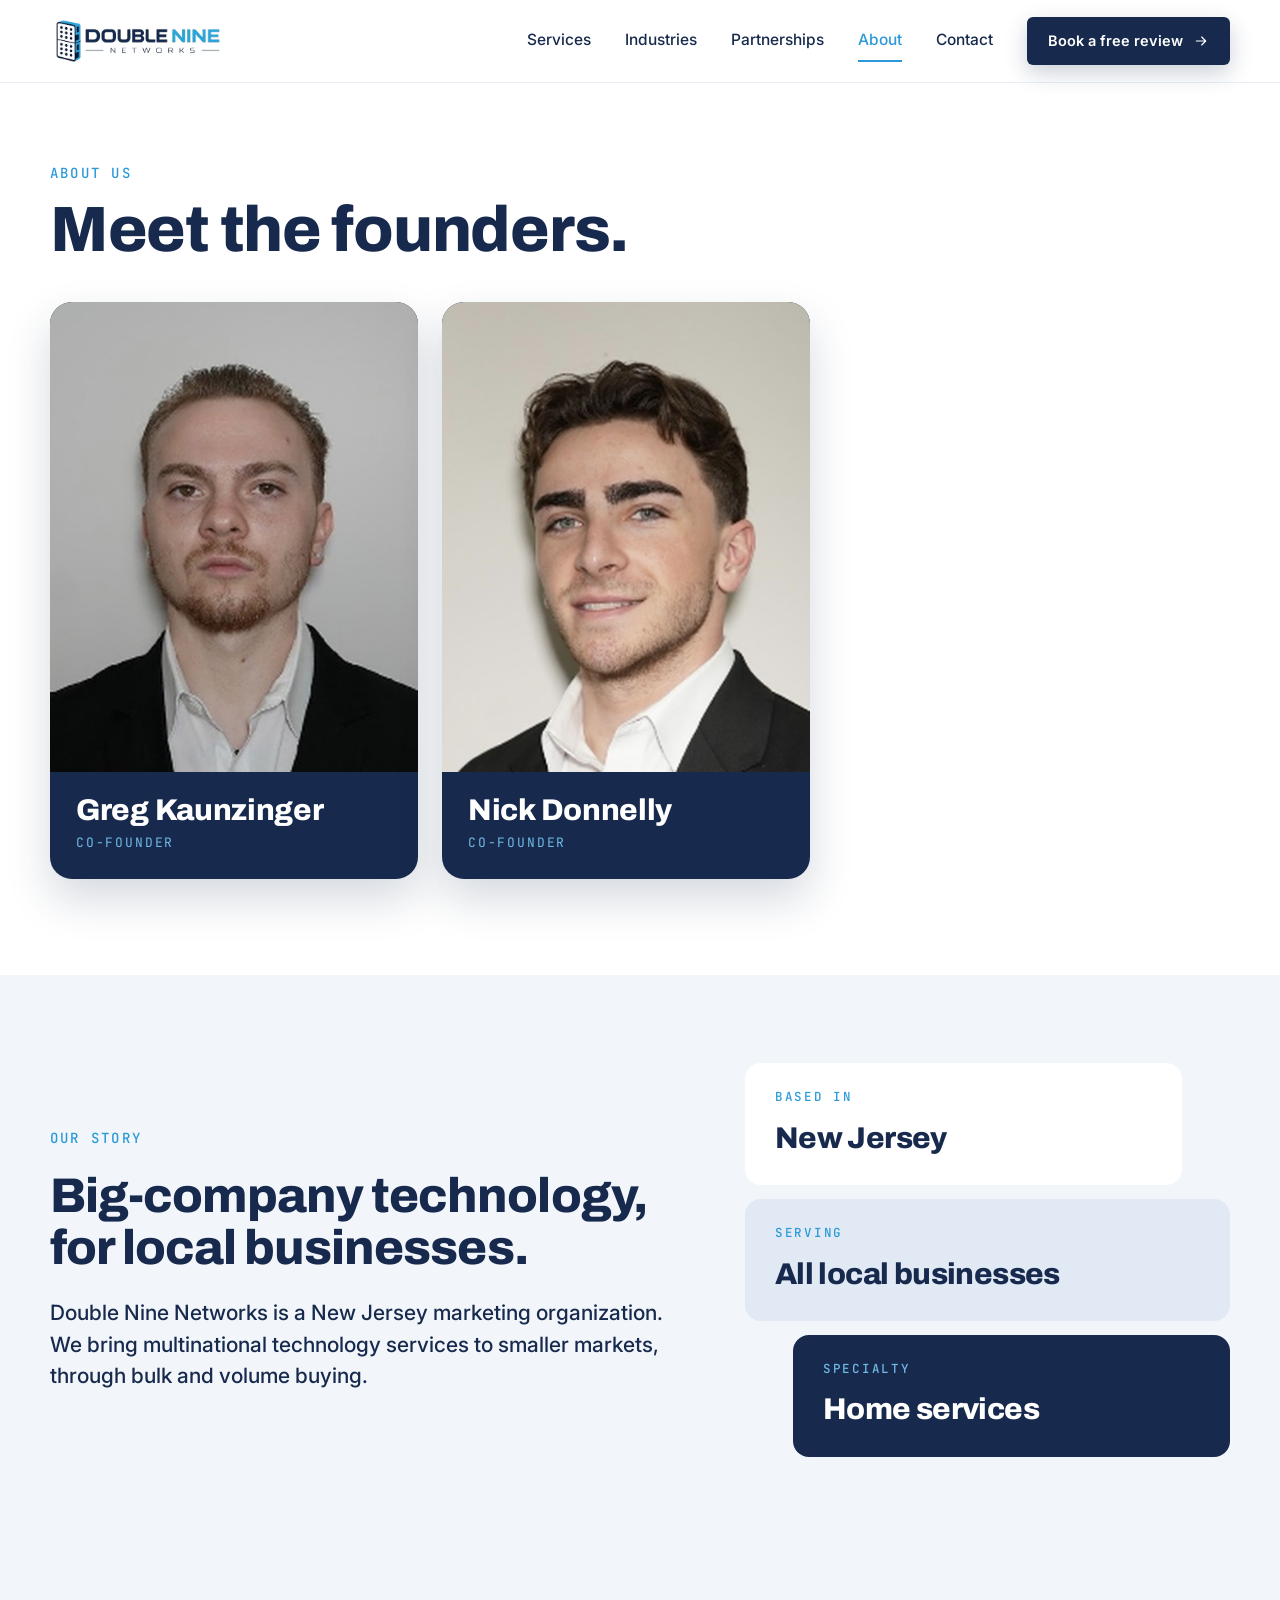
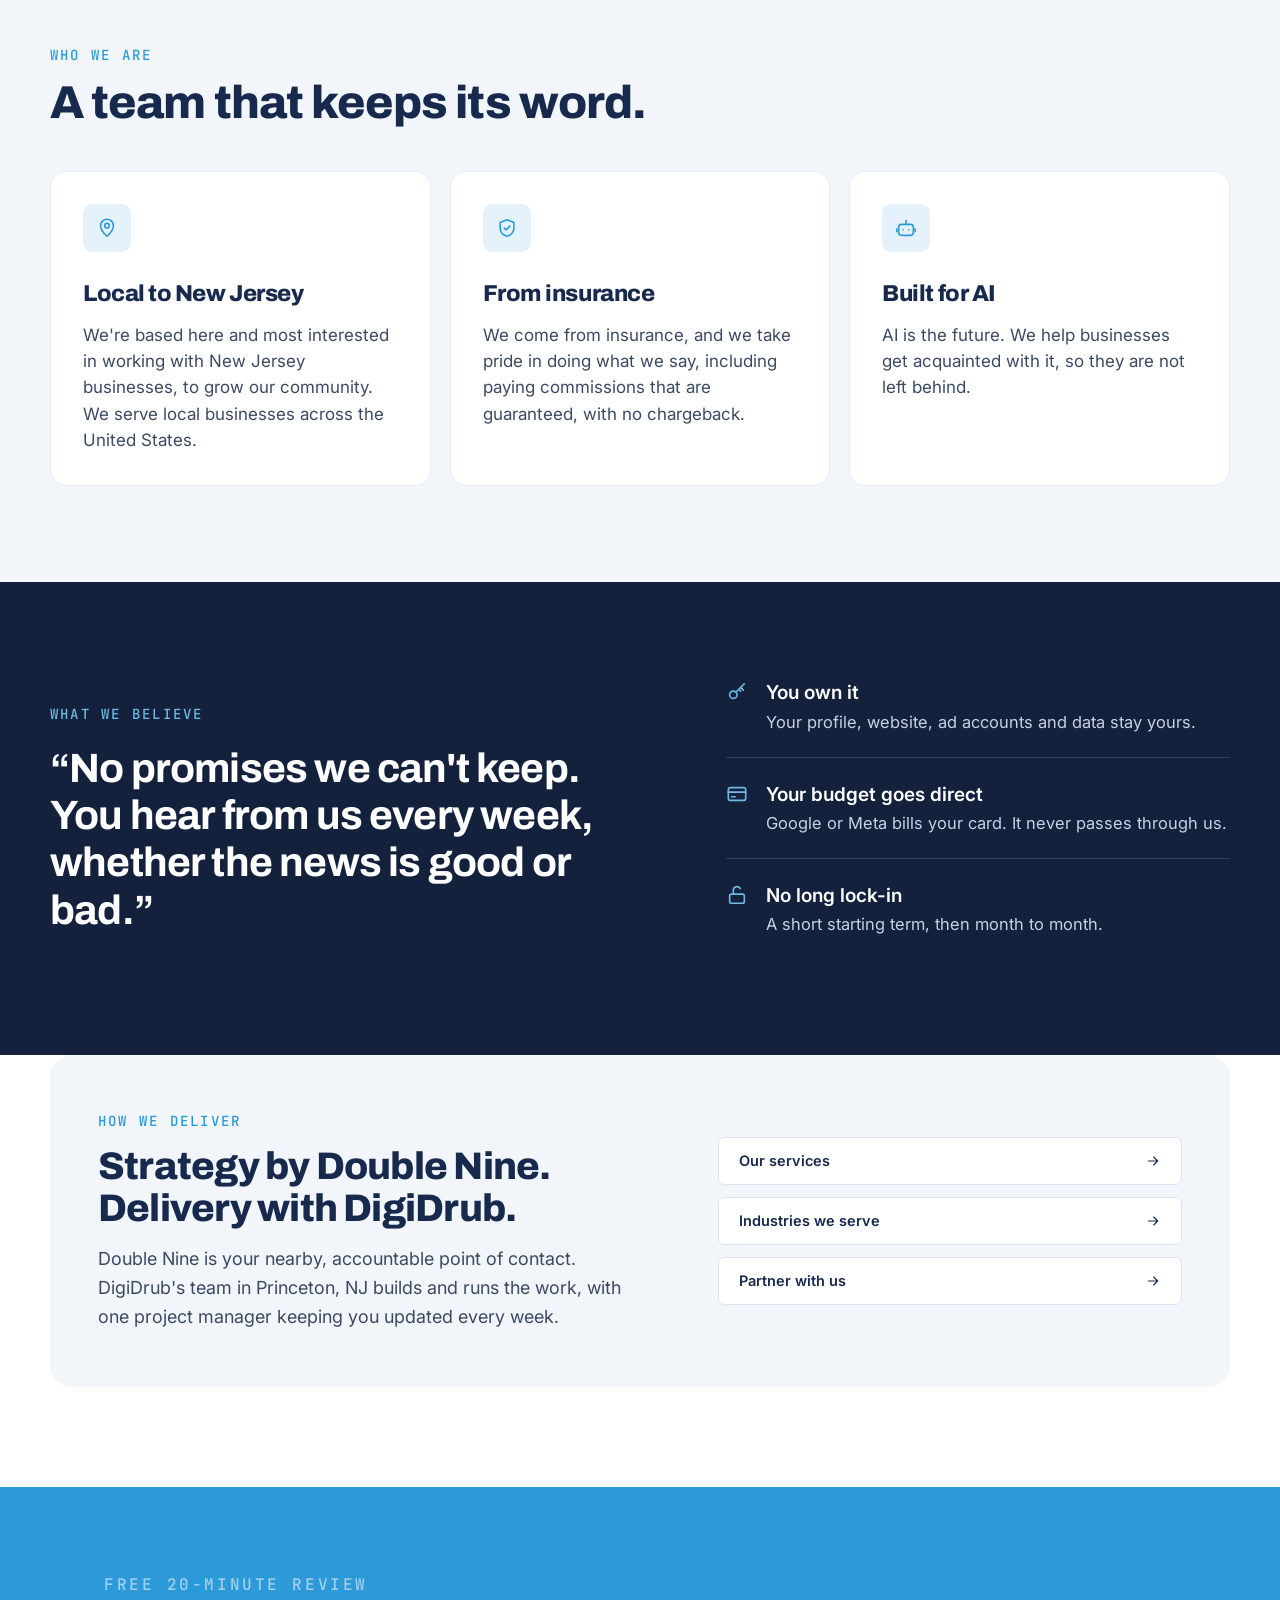
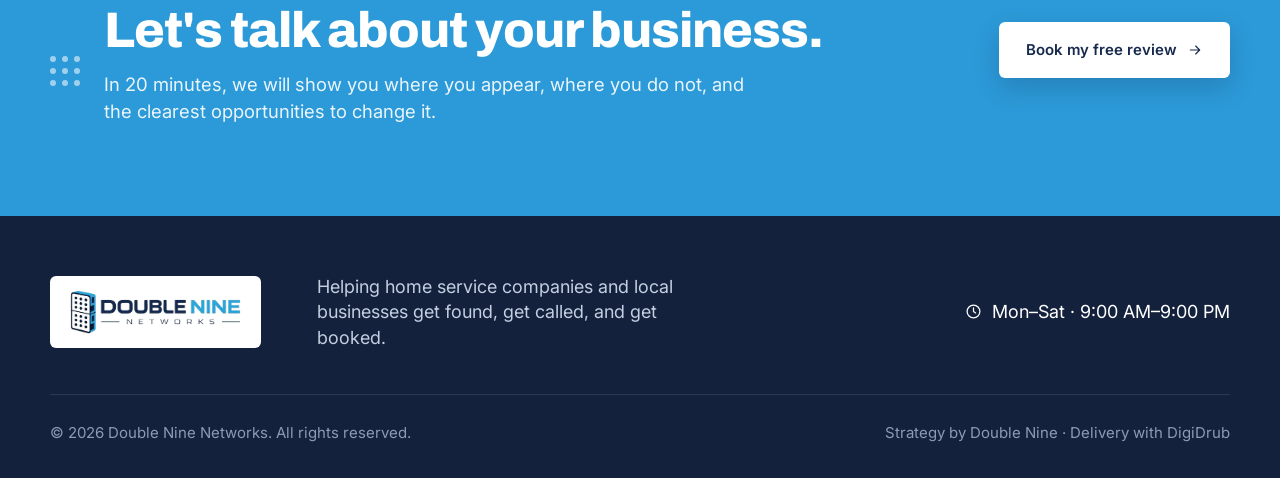
==== about.html @ e4c2758d "Add files via upload" ====
<!DOCTYPE html>
<html lang="en">
<head>
<meta charset="UTF-8">
<meta name="viewport" content="width=device-width, initial-scale=1.0">
<title>About — Double Nine Networks</title>
<meta name="description" content="Double Nine Networks is a New Jersey team that brings big-company technology and local visibility to businesses. Meet the co-founders, Greg Kaunzinger and Nick Donnelly.">
<link rel="canonical" href="https://doubleninenetworks.com/about.html">
<meta property="og:title" content="About — Double Nine Networks">
<meta property="og:description" content="More calls from Google and AI. Fewer shared leads.">
<meta property="og:url" content="https://doubleninenetworks.com/about.html">
<meta property="og:type" content="website">
<link rel="preconnect" href="https://fonts.googleapis.com">
<link rel="preconnect" href="https://fonts.gstatic.com" crossorigin>
<link href="https://fonts.googleapis.com/css2?family=Archivo:wght@600;700;800&family=Inter:wght@400;500;600&family=JetBrains+Mono:wght@400;500&display=swap" rel="stylesheet">
<link rel="stylesheet" href="styles.css">
</head>
<body>

<!-- Icon sprite -->
<svg width="0" height="0" style="position:absolute" aria-hidden="true">
  <defs>
    <symbol id="i-search" viewBox="0 0 24 24"><circle cx="11" cy="11" r="7"/><path d="m20 20-3.5-3.5"/></symbol>
    <symbol id="i-pin" viewBox="0 0 24 24"><path d="M12 21s-7-6.2-7-11.5A7 7 0 0 1 19 9.5C19 14.8 12 21 12 21z"/><circle cx="12" cy="9.5" r="2.5"/></symbol>
    <symbol id="i-sparkles" viewBox="0 0 24 24"><path d="M11 3l1.9 5.1L18 10l-5.1 1.9L11 17l-1.9-5.1L4 10l5.1-1.9z"/><path d="M19 15l.8 2.2 2.2.8-2.2.8L19 21l-.8-2.2-2.2-.8 2.2-.8z"/></symbol>
    <symbol id="i-phone" viewBox="0 0 24 24"><path d="M21 16.9v3a2 2 0 0 1-2.2 2 19.8 19.8 0 0 1-8.6-3.1 19.5 19.5 0 0 1-6-6A19.8 19.8 0 0 1 2.1 4.2 2 2 0 0 1 4.1 2h3a2 2 0 0 1 2 1.7c.1 1 .4 1.9.7 2.8a2 2 0 0 1-.5 2.1L8.1 9.9a16 16 0 0 0 6 6l1.3-1.3a2 2 0 0 1 2.1-.4c.9.3 1.8.6 2.8.7a2 2 0 0 1 1.7 2z"/><path d="M14.5 3a7.5 7.5 0 0 1 6.5 6.5M14.5 6.5A4 4 0 0 1 17.5 9.5"/></symbol>
    <symbol id="i-cal" viewBox="0 0 24 24"><rect x="3" y="4.5" width="18" height="16.5" rx="2.5"/><path d="M16 2.5v4M8 2.5v4M3 10h18"/></symbol>
    <symbol id="i-check" viewBox="0 0 24 24"><path d="M20 6 9 17l-5-5"/></symbol>
    <symbol id="i-arrow" viewBox="0 0 24 24"><path d="M5 12h14M13 6l6 6-6 6"/></symbol>
    <symbol id="i-clock" viewBox="0 0 24 24"><circle cx="12" cy="12" r="9"/><path d="M12 7v5l3 2"/></symbol>
    <symbol id="i-mega" viewBox="0 0 24 24"><path d="M3 11v2a1 1 0 0 0 1 1h2l5 4V6L6 10H4a1 1 0 0 0-1 1z"/><path d="M15.5 8.5a5 5 0 0 1 0 7M18.5 6a9 9 0 0 1 0 12"/></symbol>
    <symbol id="i-mobile" viewBox="0 0 24 24"><rect x="6.5" y="2" width="11" height="20" rx="2.5"/><path d="M11 18.5h2"/></symbol>
    <symbol id="i-headset" viewBox="0 0 24 24"><path d="M4 14v-2a8 8 0 0 1 16 0v2"/><rect x="3" y="14" width="4" height="6" rx="1.5"/><rect x="17" y="14" width="4" height="6" rx="1.5"/><path d="M19 20c0 1.5-2 2-5 2"/></symbol>
    <symbol id="i-msg" viewBox="0 0 24 24"><path d="M21 12a8 8 0 0 1-11.7 7L4 20.5l1.5-4.6A8 8 0 1 1 21 12z"/><path d="M8.5 10h7M8.5 13.5h4"/></symbol>
    <symbol id="i-wrench" viewBox="0 0 24 24"><path d="M14.7 6.3a1 1 0 0 0 0 1.4l1.6 1.6a1 1 0 0 0 1.4 0l3.77-3.77a6 6 0 0 1-7.94 7.94l-6.91 6.91a2.12 2.12 0 0 1-3-3l6.91-6.91a6 6 0 0 1 7.94-7.94l-3.76 3.76z"/></symbol>
    <symbol id="i-chart" viewBox="0 0 24 24"><path d="M3 3v18h18"/><path d="m7 15 4-5 3 3 5-6"/></symbol>
    <symbol id="i-users" viewBox="0 0 24 24"><circle cx="9" cy="8" r="3.5"/><path d="M2.5 20a6.5 6.5 0 0 1 13 0"/><path d="M16 4.6a3.5 3.5 0 0 1 0 6.8M18.5 14a6.5 6.5 0 0 1 3 6"/></symbol>
    <symbol id="i-key" viewBox="0 0 24 24"><circle cx="8" cy="15" r="4"/><path d="m11 12 9-9M16 7l3 3M14 9l2 2"/></symbol>
    <symbol id="i-card" viewBox="0 0 24 24"><rect x="2.5" y="5" width="19" height="14" rx="2.5"/><path d="M2.5 10h19M6 15h4"/></symbol>
    <symbol id="i-unlock" viewBox="0 0 24 24"><rect x="4" y="11" width="16" height="10" rx="2"/><path d="M8 11V7a4 4 0 0 1 7.5-2"/></symbol>
    <symbol id="i-trend" viewBox="0 0 24 24"><path d="M3 17l6-6 4 4 8-8"/><path d="M15 7h6v6"/></symbol>
    <symbol id="i-bot" viewBox="0 0 24 24"><rect x="4" y="8" width="16" height="12" rx="3"/><path d="M12 4v4M9 14h.01M15 14h.01M2 13v3M22 13v3"/></symbol>
    <symbol id="i-nodes" viewBox="0 0 24 24"><circle cx="12" cy="5" r="2"/><circle cx="5" cy="19" r="2"/><circle cx="19" cy="19" r="2"/><path d="M12 7v5M12 12l-6 5M12 12l6 5"/></symbol>
    <symbol id="i-shield" viewBox="0 0 24 24"><path d="M12 3 4.5 6v6c0 4.5 3.2 7.8 7.5 9 4.3-1.2 7.5-4.5 7.5-9V6z"/><path d="m9 12 2 2 4-4"/></symbol>
    <symbol id="i-down" viewBox="0 0 24 24"><path d="m6 9 6 6 6-6"/></symbol>
      <symbol id="i-mail" viewBox="0 0 24 24"><rect x="3" y="5" width="18" height="14" rx="2.5"/><path d="m3.5 7 8.5 6 8.5-6"/></symbol>
    <symbol id="i-save" viewBox="0 0 24 24"><path d="M12 4v11M7 11l5 5 5-5M5 20h14"/></symbol>
    <symbol id="i-ext" viewBox="0 0 24 24"><path d="M14 4h6v6M20 4l-9 9M18 14v5a1 1 0 0 1-1 1H5a1 1 0 0 1-1-1V7a1 1 0 0 1 1-1h5"/></symbol>
  </defs>
</svg>

<!-- ============ HEADER ============ -->
<header class="site-header">
  <div class="wrap">
    <a class="logo" href="index.html" aria-label="Double Nine Networks home"><img src="assets/logo.png" alt="Double Nine Networks"></a>
    <nav class="main-nav" id="main-nav" aria-label="Main">
      <a href="services.html">Services</a>
      <a href="industries.html">Industries</a>
      <a href="partnerships.html">Partnerships</a>
      <a href="about.html" aria-current="page">About</a>
      <a href="contact.html">Contact</a>
      <a class="nav-cta-mobile btn btn-blue" href="#book">Book a free review <svg class="ico"><use href="#i-arrow"/></svg></a>
    </nav>
    <div class="nav-actions">
      <a class="btn btn-navy nav-cta" href="#book">Book a free review <svg class="ico"><use href="#i-arrow"/></svg></a>
      <button class="nav-toggle" type="button" aria-expanded="false" aria-controls="main-nav" aria-label="Open menu">
        <svg class="ico" viewBox="0 0 24 24"><path class="bars" d="M4 7h16M4 12h16M4 17h16"/><path class="x" d="M6 6l12 12M18 6 6 18"/></svg>
      </button>
    </div>
  </div>
</header>

<main id="top">

<section class="ab-team" id="team">
  <div class="wrap">
    <div class="pt-head">
      <div class="eyebrow">About us</div>
      <h1>Meet the founders.</h1>
    </div>
    <div class="founders">
      <figure class="fcard">
        <img src="assets/greg.jpg" alt="Greg Kaunzinger" width="216" height="276">
        <figcaption><b>Greg Kaunzinger</b><span>Co-Founder</span></figcaption>
      </figure>
      <figure class="fcard">
        <img src="assets/nick.jpg" alt="Nick Donnelly" width="216" height="276">
        <figcaption><b>Nick Donnelly</b><span>Co-Founder</span></figcaption>
      </figure>
    </div>
  </div>
</section>

<section class="ab-hero">
  <div class="wrap">
    <div class="ab-hero-copy">
      <div class="eyebrow">Our story</div>
      <h2>Big-company technology, for local businesses.</h2>
      <p class="ab-lead">Double Nine Networks is a New Jersey marketing organization. We bring multinational technology services to smaller markets, through bulk and volume buying.</p>
    </div>
    <div class="ab-tags" aria-label="At a glance">
      <div class="ab-tag"><span class="gate-k">Based in</span><b>New Jersey</b></div>
      <div class="ab-tag"><span class="gate-k">Serving</span><b>All local businesses</b></div>
      <div class="ab-tag dark"><span class="gate-k">Specialty</span><b>Home services</b></div>
    </div>
  </div>
</section>

<section class="ab-who" id="who">
  <div class="wrap">
    <div class="pt-head">
      <div class="eyebrow">Who we are</div>
      <h2>A team that keeps its word.</h2>
    </div>
    <div class="ab-cards">
      <article class="ab-card"><div class="card-ico"><svg class="ico"><use href="#i-pin"/></svg></div><h3>Local to New Jersey</h3><p>We're based here and most interested in working with New Jersey businesses, to grow our community. We serve local businesses across the United States.</p></article>
      <article class="ab-card"><div class="card-ico"><svg class="ico"><use href="#i-shield"/></svg></div><h3>From insurance</h3><p>We come from insurance, and we take pride in doing what we say, including paying commissions that are guaranteed, with no chargeback.</p></article>
      <article class="ab-card"><div class="card-ico"><svg class="ico"><use href="#i-bot"/></svg></div><h3>Built for AI</h3><p>AI is the future. We help businesses get acquainted with it, so they are not left behind.</p></article>
    </div>
  </div>
</section>

<section class="ab-believe" id="believe">
  <div class="wrap">
    <div class="ab-quote">
      <div class="eyebrow">What we believe</div>
      <q>No promises we can't keep. You hear from us every week, whether the news is good or bad.</q>
    </div>
    <ul class="ab-values">
      <li><svg class="ico"><use href="#i-key"/></svg><div><b>You own it</b><span>Your profile, website, ad accounts and data stay yours.</span></div></li>
      <li><svg class="ico"><use href="#i-card"/></svg><div><b>Your budget goes direct</b><span>Google or Meta bills your card. It never passes through us.</span></div></li>
      <li><svg class="ico"><use href="#i-unlock"/></svg><div><b>No long lock-in</b><span>A short starting term, then month to month.</span></div></li>
    </ul>
  </div>
</section>


<section class="ab-deliver" id="deliver">
  <div class="wrap">
    <div>
      <div class="eyebrow">How we deliver</div>
      <h2>Strategy by Double Nine. Delivery with DigiDrub.</h2>
      <p>Double Nine is your nearby, accountable point of contact. DigiDrub's team in Princeton, NJ builds and runs the work, with one project manager keeping you updated every week.</p>
    </div>
    <div class="ab-links">
      <a class="btn btn-outline" href="services.html">Our services <svg class="ico"><use href="#i-arrow"/></svg></a>
      <a class="btn btn-outline" href="industries.html">Industries we serve <svg class="ico"><use href="#i-arrow"/></svg></a>
      <a class="btn btn-outline" href="partnerships.html">Partner with us <svg class="ico"><use href="#i-arrow"/></svg></a>
    </div>
  </div>
</section>

<section class="cta" id="book">
  <div class="wrap">
    <div class="dots" aria-hidden="true"><i></i><i></i><i></i><i></i><i></i><i></i><i></i><i></i><i></i></div>
    <div>
      <div class="eyebrow">Free 20-minute review</div>
      <h2>Let's talk about your business.</h2>
      <p>In 20 minutes, we will show you where you appear, where you do not, and the clearest opportunities to change it.</p>
    </div>
    <a class="btn btn-white" href="#book">Book my free review <svg class="ico"><use href="#i-arrow"/></svg></a>
  </div>
</section>

</main>

<!-- ============ FOOTER ============ -->
<footer class="site-footer">
  <div class="wrap">
    <div class="foot-top">
      <a class="foot-logo" href="index.html" aria-label="Double Nine Networks"><img src="assets/logo.png" alt="Double Nine Networks"></a>
      <p class="foot-tag">Helping home service companies and local businesses get found, get called, and get booked.</p>
      <div class="foot-hours"><svg class="ico"><use href="#i-clock"/></svg>Mon–Sat · 9:00 AM–9:00 PM</div>
    </div>
    <div class="foot-bottom">
      <span>© 2026 Double Nine Networks. All rights reserved.</span>
      <span>Strategy by Double Nine · Delivery with DigiDrub</span>
    </div>
  </div>
</footer>

<script>
  // Mobile menu
  (function(){
    var btn = document.querySelector('.nav-toggle');
    var nav = document.getElementById('main-nav');
    if(!btn || !nav) return;
    function set(open){
      nav.classList.toggle('open', open);
      btn.setAttribute('aria-expanded', open ? 'true' : 'false');
      btn.setAttribute('aria-label', open ? 'Close menu' : 'Open menu');
    }
    btn.addEventListener('click', function(){ set(!nav.classList.contains('open')); });
    nav.addEventListener('click', function(e){ if(e.target.closest('a')) set(false); });
    document.addEventListener('keydown', function(e){ if(e.key === 'Escape') set(false); });
  })();
</script>
</body>
</html>
---- styles.css ----
:root{
    --navy:#172a4d;
    --navy-deep:#14213d;
    --navy-strip:#16294a;
    --blue:#2c9ad8;
    --blue-soft:#6fb9e4;
    --blue-tint:#e6f2fb;
    --ink:#172a4d;
    --body:#3b4a63;
    --muted:#8a97ab;
    --bg-soft:#f2f6fa;
    --line:#dbe5f0;
    --white:#fff;
    --radius:10px;
    --wrap:1228px;
  }
  *{ margin:0; padding:0; box-sizing:border-box; }
  html{ scroll-behavior:smooth; }
  body{
    font-family:'Inter', system-ui, sans-serif;
    color:var(--body);
    background:#fff;
    line-height:1.55;
    -webkit-font-smoothing:antialiased;
    overflow-x:hidden;
  }
  img{ display:block; max-width:100%; }
  a{ color:inherit; text-decoration:none; }
  .wrap{ max-width:var(--wrap); margin:0 auto; padding:0 24px; }
  .ico{ width:1em; height:1em; fill:none; stroke:currentColor; stroke-width:1.75; stroke-linecap:round; stroke-linejoin:round; flex-shrink:0; }

  h1,h2,h3{ font-family:'Archivo', sans-serif; color:var(--ink); letter-spacing:-0.02em; }
  h1,h2{ font-weight:800; line-height:1.06; }

  .eyebrow{
    font-family:'JetBrains Mono', monospace;
    font-size:14px; font-weight:500;
    letter-spacing:0.16em; text-transform:uppercase;
    color:var(--blue);
  }

  /* ---------- Buttons ---------- */
  .btn{
    display:inline-flex; align-items:center; justify-content:center; gap:10px;
    font-family:'Inter', sans-serif; font-weight:600; font-size:15.5px;
    padding:0 26px; height:54px; border-radius:6px;
    border:1px solid transparent; cursor:pointer;
    transition:transform .15s ease, box-shadow .15s ease, background .2s ease, border-color .2s ease;
  }
  .btn .ico{ font-size:16px; }
  .btn:hover{ transform:translateY(-1px); }
  .btn-navy{ background:var(--navy); color:#fff; height:48px; font-size:14.5px; padding:0 20px; box-shadow:0 8px 22px rgba(23,42,77,.22); }
  .btn-blue{ background:var(--blue); color:#fff; box-shadow:0 10px 26px rgba(44,154,216,.28); }
  .btn-blue:hover{ background:#2689c3; }
  .btn-ghost-light{ background:transparent; color:#fff; border-color:rgba(255,255,255,.3); }
  .btn-ghost-light:hover{ border-color:rgba(255,255,255,.6); }
  .btn-white{ background:#fff; color:var(--navy); height:56px; font-size:15px; box-shadow:0 10px 26px rgba(10,24,50,.18); }
  .btn-outline{ background:#fff; color:var(--navy); border-color:var(--line); height:48px; font-size:14.5px; padding:0 20px; }
  .btn-outline:hover{ border-color:var(--blue); }

  /* ---------- Header ---------- */
  .site-header{ position:sticky; top:0; z-index:50; background:rgba(255,255,255,.96); backdrop-filter:blur(8px); border-bottom:1px solid #e8eef5; }
  .site-header .wrap{ display:flex; align-items:center; justify-content:space-between; height:82px; }
  .logo img{ height:54px; width:auto; }

  /* ---------- Hero ---------- */
  .hero{ display:grid; grid-template-columns:1fr 1fr; min-height:667px; }
  .hero-left{
    background:linear-gradient(180deg, #172a4b 0%, #2a4d6c 100%);
    padding:72px 56px 0 max(24px, calc((100vw - var(--wrap)) / 2 + 28px));
    display:flex; flex-direction:column; justify-content:center; color:#fff;
  }
  .hero-eyebrow{
    font-family:'JetBrains Mono', monospace; font-size:15px; font-weight:500;
    letter-spacing:.14em; text-transform:uppercase;
    display:flex; align-items:center; gap:12px; margin-bottom:34px;
  }
  .hero-eyebrow::before{ content:""; width:7px; height:7px; border-radius:50%; background:#fff; }
  .hero h1{ color:#fff; font-size:clamp(36px,3.6vw,52px); line-height:1.04; margin-bottom:30px; }
  .hero h1 .br-d{ display:inline; }
  .hero-sub{ font-size:17.5px; line-height:1.65; color:#e4ecf5; max-width:42ch; margin-bottom:36px; }
  .hero-ctas{ display:flex; gap:14px; flex-wrap:wrap; margin-bottom:30px; }
  .hero-checks{ display:flex; gap:26px; flex-wrap:wrap; color:var(--blue-soft); font-size:15.5px; }
  .hero-checks span{ display:inline-flex; align-items:center; gap:8px; }
  .hero-checks .ico{ font-size:15px; }

  .hero-right{ position:relative; overflow:hidden; min-height:420px; background:#233a52; }
  .hero-right > img{ position:absolute; inset:0; width:100%; height:100%; object-fit:cover; object-position:100% 30%; }
  .hero-right::after{ content:""; position:absolute; inset:0; background:linear-gradient(90deg, rgba(23,42,77,.25), rgba(23,42,77,0) 40%); pointer-events:none; }

  .book-card{
    position:absolute; z-index:2; left:50%; bottom:64px; transform:translateX(-50%);
    width:min(364px, calc(100% - 40px)); background:#f9fcff;
    border:2px solid var(--blue); border-radius:14px; padding:24px;
    box-shadow:0 30px 60px rgba(10,24,50,.35); color:var(--ink);
  }
  .book-top{ display:flex; align-items:center; justify-content:space-between; font-size:12.5px; font-weight:600; color:var(--blue); }
  .book-top .lbl{ display:inline-flex; align-items:center; gap:7px; }
  .book-top .tag{ font-family:'JetBrains Mono',monospace; font-weight:500; color:var(--ink); background:#e9eef4; padding:4px 9px; border-radius:5px; font-size:12px; }
  .book-card h3{ font-family:'Inter',sans-serif; font-weight:600; font-size:18px; margin:16px 0 16px; letter-spacing:0; padding-bottom:16px; border-bottom:1px solid var(--blue); }
  .book-who{ display:flex; align-items:center; gap:12px; margin-bottom:14px; }
  .avatar{ width:38px; height:38px; border-radius:50%; background:var(--navy); color:#fff; font-size:11px; font-weight:600; display:flex; align-items:center; justify-content:center; }
  .book-who b{ display:block; font-size:14px; font-weight:600; line-height:1.2; }
  .book-who span{ font-size:12px; color:var(--blue); }
  .pill-row{ display:grid; gap:8px; margin-bottom:8px; }
  .pill-row.days{ grid-template-columns:repeat(4,1fr); }
  .pill-row.times{ grid-template-columns:repeat(3,1fr); margin-bottom:12px; }
  .pill{
    font-family:'Inter',sans-serif; background:#fff; border:1.5px solid var(--navy); color:var(--navy);
    border-radius:6px; text-align:center; font-size:12px; font-weight:500; padding:7px 0; cursor:pointer; line-height:1.2;
  }
  .pill small{ display:block; font-size:10px; font-weight:600; letter-spacing:.04em; }
  .pill strong{ font-size:15px; font-weight:600; }
  .pill.on{ background:var(--navy); color:#fff; }
  .pill.today{ color:var(--blue); border-color:var(--navy); }
  .book-card .btn{ width:100%; height:48px; font-size:15px; box-shadow:none; }
  .book-foot{ display:flex; justify-content:space-between; margin-top:14px; font-size:11.5px; color:#7d8aa0; }
  .book-foot span{ display:inline-flex; align-items:center; gap:6px; }

  /* ---------- Strip ---------- */
  .strip{ background:var(--navy-strip); }
  .strip .wrap{ display:flex; align-items:center; justify-content:space-between; gap:24px; height:88px; border-top:1px solid rgba(255,255,255,.07); flex-wrap:wrap; }
  .strip-label{ font-family:'JetBrains Mono',monospace; font-size:16px; letter-spacing:.14em; color:#7f93ad; text-transform:uppercase; }
  .strip-items{ display:flex; gap:44px; flex-wrap:wrap; }
  .strip-items span{ display:inline-flex; align-items:center; gap:10px; color:#fff; font-weight:500; font-size:18px; }
  .strip-items .ico{ color:var(--blue-soft); font-size:19px; }

  /* ---------- Problem ---------- */
  .problem{ display:grid; grid-template-columns:713fr 727fr; background:var(--bg-soft); min-height:630px; }
  .problem-img{ position:relative; min-height:560px; }
  .problem-img > img{ position:absolute; inset:0; width:100%; height:100%; object-fit:cover; }
  .float-badge{
    position:absolute; left:max(24px, 133px); bottom:56px; background:#fff; border-radius:6px;
    padding:14px 20px 14px 18px; display:flex; align-items:center; gap:12px;
    box-shadow:0 12px 30px rgba(10,24,50,.18);
  }
  .float-badge .ico{ color:var(--blue); font-size:22px; }
  .float-badge b{ display:block; font-family:'Archivo',sans-serif; font-size:19px; color:var(--ink); line-height:1.15; }
  .float-badge small{ font-size:13px; color:var(--body); }
  .problem-copy{ padding:64px 64px 64px 62px; display:flex; flex-direction:column; justify-content:center; }
  .problem-copy .eyebrow{ margin-bottom:12px; }
  .problem-copy h2{ font-size:clamp(34px,3.6vw,52px); line-height:1.05; margin-bottom:26px; }
  .problem-copy > p{ font-size:19px; max-width:27em; margin-bottom:36px; color:var(--ink); }
  .point{ display:flex; gap:16px; padding:18px 0; position:relative; }
  .point:first-of-type{ padding-top:0; }
  .point + .point::before{ content:""; position:absolute; top:0; left:0; width:490px; max-width:100%; border-top:1px solid var(--line); }
  .point .ico{ color:var(--blue); font-size:19px; margin-top:4px; }
  .point h3{ font-size:21px; font-weight:700; line-height:1.2; margin-bottom:4px; }
  .point p{ font-size:16.5px; color:var(--ink); line-height:1.4; }

  /* ---------- System ---------- */
  .system{ background:var(--bg-soft); padding:96px 0 110px; }
  .system-head{ display:flex; justify-content:space-between; align-items:flex-end; gap:40px; margin-bottom:46px; flex-wrap:wrap; }
  .system-head .eyebrow{ margin-bottom:12px; }
  .system-head h2{ font-size:clamp(34px,3.6vw,52px); line-height:1.05; }
  .system-head p{ font-size:20px; max-width:20em; color:#4a5870; margin-bottom:8px; }
  .cards{ display:grid; grid-template-columns:1fr 1fr; gap:19px; }
  .card{ background:#fff; border-radius:14px; padding:34px; box-shadow:0 1px 2px rgba(23,42,77,.05), 0 8px 24px rgba(23,42,77,.04); border:1px solid #e7eef6; display:flex; flex-direction:column; }
  .card-top{ display:flex; justify-content:space-between; align-items:flex-start; margin-bottom:34px; }
  .card-ico{ width:48px; height:48px; border-radius:9px; background:var(--blue-tint); color:var(--blue); display:flex; align-items:center; justify-content:center; font-size:22px; }
  .card-num{ font-family:'JetBrains Mono',monospace; font-size:13px; color:#a8b5c7; }
  .card h3{ font-family:'Inter',sans-serif; font-weight:500; font-size:24px; letter-spacing:-.01em; margin-bottom:16px; }
  .card p{ font-size:19px; line-height:1.4; color:var(--body); margin-bottom:28px; flex:1; }
  .card-tags{ border-top:1px solid var(--line); padding-top:18px; font-size:17px; font-weight:500; color:#3d4c66; }

  .system-more{ margin-top:34px; }

  /* ---------- Trades ---------- */
  .trades{ background:var(--navy); padding:96px 0; }
  .trades .wrap{ display:grid; grid-template-columns:492px 1fr; gap:88px; align-items:center; }
  .trades-img{ position:relative; border-radius:70px 12px 12px 12px; overflow:hidden; height:538px; }
  .trades-img > img{ width:100%; height:100%; object-fit:cover; }
  .trades-img .float-badge{ left:98px; bottom:60px; right:auto; }
  .float-badge.sm b{ font-size:22px; }
  .float-badge.sm{ padding:16px 24px 16px 22px; gap:14px; align-items:flex-start; }
  .float-badge.sm .ico{ margin-top:4px; }
  .trades-copy .eyebrow{ color:var(--blue-soft); margin-bottom:20px; }
  .trades-copy h2{ color:#fff; font-size:clamp(36px,3.8vw,54px); margin-bottom:30px; }
  .trades-copy p{ color:#dbe6f2; font-size:20px; max-width:30em; margin-bottom:30px; }
  .chips{ display:flex; gap:10px; flex-wrap:wrap; margin-bottom:54px; }
  .chip{ border:1px solid rgba(255,255,255,.3); color:#fff; border-radius:999px; padding:9px 17px; font-size:13.5px; font-weight:600; }

  /* ---------- Process ---------- */
  .process{ padding:104px 0 112px; text-align:center; background:#fff; }
  .process .eyebrow{ margin-bottom:12px; }
  .process h2{ font-size:clamp(34px,3.6vw,52px); line-height:1.05; max-width:13em; margin:0 auto 24px; }
  .process-sub{ font-size:19px; max-width:34em; margin:0 auto 64px; color:var(--body); }
  .steps{ display:grid; grid-template-columns:1fr auto 1fr auto 1fr auto 1fr; align-items:start; gap:0 6px; }
  .step{ padding:0 8px; }
  .step-ico{ width:72px; height:72px; border-radius:50%; background:#fff; border:1px solid var(--line); box-shadow:0 8px 20px rgba(23,42,77,.08); display:flex; align-items:center; justify-content:center; margin:0 auto 26px; color:var(--blue); font-size:22px; }
  .step h3{ font-family:'Inter',sans-serif; font-weight:500; font-size:24px; margin-bottom:12px; letter-spacing:-.01em; }
  .step p{ font-size:18px; line-height:1.35; color:var(--body); }
  .step-arrow{ margin-top:26px; color:#b9c6d8; font-size:20px; }

  /* ---------- Why ---------- */
  .why{ background:var(--bg-soft); padding:76px 0 90px; }
  .why .wrap{ display:grid; grid-template-columns:1fr 497px; gap:88px; align-items:start; }
  .why .eyebrow{ margin-bottom:14px; }
  .why h2{ font-size:clamp(34px,3.6vw,52px); line-height:1.05; max-width:10em; margin-bottom:28px; }
  .why-lead{ font-family:'Archivo',sans-serif; font-weight:600; font-size:23px; line-height:1.3; color:var(--ink); margin-bottom:20px; max-width:25em; letter-spacing:-.01em; }
  .why-body{ font-size:19px; line-height:1.45; max-width:28em; margin-bottom:34px; }
  .why-list{ list-style:none; display:grid; gap:16px; }
  .why-list li{ display:flex; gap:20px; }
  .why-list .ico{ color:var(--blue); font-size:19px; margin-top:6px; }
  .why-list h3{ font-size:21px; font-weight:700; line-height:1.2; margin-bottom:2px; }
  .why-list p{ font-size:15.5px; color:var(--ink); }
  .why-visual{ position:relative; padding-bottom:70px; }
  .why-photo{ border-radius:56px 12px 12px 12px; overflow:hidden; height:490px; }
  .why-photo img{ width:100%; height:100%; object-fit:cover; object-position:50% 25%; }
  .quote-card{
    position:absolute; left:-70px; bottom:0; width:390px; background:#fff; border-radius:8px;
    padding:30px; box-shadow:0 22px 50px rgba(23,42,77,.16);
  }
  .dots{ display:grid; grid-template-columns:repeat(3,6px); gap:6px 6px; margin-bottom:22px; }
  .dots i{ width:6px; height:6px; border-radius:50%; background:var(--blue); display:block; }
  .quote-card q{ quotes:none; display:block; font-family:'Archivo',sans-serif; font-weight:500; font-size:20px; line-height:1.3; color:var(--ink); margin-bottom:16px; letter-spacing:-.01em; }
  .quote-card .eyebrow{ font-size:16px; }

  /* ---------- FAQ ---------- */
  .faq{ background:#fff; padding:100px 0 104px; }
  .faq .wrap{ display:grid; grid-template-columns:1fr 675px; gap:72px; align-items:start; }
  .faq .eyebrow{ margin-bottom:14px; }
  .faq h2{ font-size:clamp(34px,3.6vw,52px); line-height:1.05; margin-bottom:22px; }
  .faq-intro{ font-size:19px; line-height:1.45; max-width:24em; margin-bottom:26px; }
  .faq-list{ border-top:1px solid var(--line); }
  .faq-list details{ border-bottom:1px solid var(--line); }
  .faq-list summary{
    list-style:none; cursor:pointer; display:flex; justify-content:space-between; align-items:center; gap:20px;
    padding:25px 2px; font-family:'Archivo',sans-serif; font-weight:700; font-size:21px; color:var(--ink); letter-spacing:-.01em;
  }
  .faq-list summary::-webkit-details-marker{ display:none; }
  .faq-list summary .ico{ font-size:16px; transition:transform .2s ease; color:var(--ink); }
  .faq-list details[open] summary .ico{ transform:rotate(180deg); }
  .faq-list details p{ padding:0 2px 26px; font-size:18px; line-height:1.5; max-width:34em; }
  .faq-list details:first-child{ border-top:1px solid #dbe5f0; }

  /* ---------- CTA band ---------- */
  .cta{ background:var(--blue); padding:86px 0 90px; color:#fff; }
  .cta .wrap{ display:grid; grid-template-columns:auto 1fr auto; gap:26px 24px; align-items:center; }
  .cta .dots{ align-self:end; margin:0 0 40px; }
  .cta .dots i{ background:rgba(255,255,255,.55); }
  .cta .eyebrow{ color:rgba(255,255,255,.55); font-size:16px; margin-bottom:6px; }
  .cta h2{ color:#fff; font-size:clamp(34px,3.9vw,56px); line-height:1.05; margin-bottom:14px; }
  .cta p{ font-size:18.5px; color:#eaf5fc; max-width:36em; line-height:1.5; }

  /* ---------- Footer ---------- */
  .site-footer{ background:var(--navy-deep); padding:58px 0 34px; color:#c3cfe0; }
  .foot-top{ display:grid; grid-template-columns:auto 1fr auto; gap:56px; align-items:center; padding-bottom:44px; border-bottom:1px solid rgba(255,255,255,.1); }
  .foot-logo{ background:#fff; border-radius:6px; padding:8px 14px; display:block; }
  .foot-logo img{ height:56px; width:auto; }
  .foot-tag{ font-size:18px; line-height:1.4; max-width:20em; }
  .foot-hours{ display:inline-flex; align-items:center; gap:10px; font-size:18px; color:#fff; }
  .foot-hours .ico{ font-size:17px; }
  .foot-bottom{ display:flex; justify-content:space-between; gap:20px; flex-wrap:wrap; padding-top:26px; font-size:15px; color:#8c9bb3; }

  /* ---------- Responsive ---------- */
  @media (max-width:1100px){
    .trades .wrap{ grid-template-columns:1fr; gap:48px; }
    .trades-img{ max-width:560px; }
    .why .wrap{ grid-template-columns:1fr; gap:60px; }
    .why-visual{ max-width:560px; margin-left:70px; }
    .faq .wrap{ grid-template-columns:1fr; gap:40px; }
    .steps{ grid-template-columns:1fr 1fr; gap:44px 20px; }
    .step-arrow{ display:none; }
  }
  @media (max-width:900px){
    .br-d{ display:none; }
    .hero{ grid-template-columns:1fr; }
    .hero-left{ padding:64px 24px 56px; }
    .hero-right{ min-height:640px; }
    .problem{ grid-template-columns:1fr; }
    .problem-img{ min-height:420px; }
    .float-badge{ left:24px; }
    .problem-copy{ padding:56px 24px; }
    .cards{ grid-template-columns:1fr; }
    .cta .wrap{ grid-template-columns:1fr; }
    .cta .dots{ display:none; }
    .foot-top{ grid-template-columns:1fr; gap:26px; }
    .strip .wrap{ height:auto; padding-top:26px; padding-bottom:26px; flex-direction:column; align-items:flex-start; }
    .strip-items{ gap:18px 30px; }
  }
  @media (max-width:640px){
    .site-header .wrap{ height:70px; }
    .logo img{ height:44px; }
    .btn-navy{ height:42px; padding:0 14px; font-size:13px; }
    .steps{ grid-template-columns:1fr; }
    .why-visual{ margin-left:0; }
    .quote-card{ position:relative; left:0; width:auto; margin:-60px 14px 0; }
    .why-visual{ padding-bottom:0; }
    .why-photo{ height:400px; }
    .hero-right{ min-height:600px; }
    .card{ padding:26px; }
    .trades-img{ height:420px; }
    .trades-img .float-badge{ left:18px; right:18px; bottom:20px; }
  }
  /* ---------- Navigation ---------- */
  html{ scroll-padding-top:92px; }
  .main-nav{ display:flex; align-items:center; gap:34px; margin-left:auto; margin-right:34px; }
  .main-nav a:not(.btn){ font-size:15.5px; font-weight:500; color:var(--ink); padding:8px 0; border-bottom:2px solid transparent; transition:color .2s ease, border-color .2s ease; }
  .main-nav a:not(.btn):hover{ color:var(--blue); border-bottom-color:var(--blue); }
  .main-nav a[aria-current="page"]:not(.btn){ color:var(--blue); border-bottom-color:var(--blue); }
  .nav-cta-mobile{ display:none; }
  .nav-actions{ display:flex; align-items:center; gap:10px; }
  .nav-toggle{ display:none; width:44px; height:44px; border:1px solid var(--line); border-radius:8px; background:#fff; color:var(--navy); cursor:pointer; align-items:center; justify-content:center; }
  .nav-toggle .ico{ font-size:22px; }
  .nav-toggle .x{ display:none; }
  .nav-toggle[aria-expanded="true"] .bars{ display:none; }
  .nav-toggle[aria-expanded="true"] .x{ display:block; }
  a:focus-visible, button:focus-visible{ outline:3px solid var(--blue); outline-offset:2px; border-radius:4px; }
  @media (max-width:1000px){
    .main-nav{ gap:24px; margin-right:22px; }
  }
  @media (max-width:900px){
    .nav-toggle{ display:inline-flex; }
    .main-nav{
      display:none; position:absolute; top:100%; left:0; right:0; margin:0;
      flex-direction:column; align-items:stretch; gap:0; background:#fff;
      border-bottom:1px solid var(--line); box-shadow:0 18px 30px rgba(23,42,77,.12); padding:8px 24px 20px;
    }
    .main-nav.open{ display:flex; }
    .main-nav a:not(.btn){ font-size:18px; padding:16px 0; border-bottom:1px solid var(--line); }
    .main-nav a:not(.btn):hover{ border-bottom-color:var(--line); }
    .nav-actions{ margin-left:auto; }
  }
  @media (max-width:640px){
    .nav-cta{ display:none; }
    .nav-cta-mobile{ display:inline-flex; margin-top:18px; width:100%; }
  }
  @media (prefers-reduced-motion:reduce){ html{ scroll-behavior:auto; } .btn:hover{ transform:none; } }

  /* ---------- Services page ---------- */
  :root{ --mist:#e0e9f4; --paper:#f2f4f8; }
  .gate-k{ display:block; font-family:'JetBrains Mono',monospace; font-weight:500; font-size:12.5px; letter-spacing:.14em; text-transform:uppercase; color:var(--blue); margin-bottom:8px; }

  .sv-hero{ padding:88px 0 96px; background:#fff; }
  .sv-hero .wrap{ display:grid; grid-template-columns:1.1fr 1fr; gap:64px; align-items:center; }
  .sv-hero .eyebrow{ margin-bottom:20px; }
  .sv-hero h1{ font-size:clamp(40px,5vw,70px); line-height:1.02; margin-bottom:26px; }
  .sv-hero .br-d{ display:inline; }
  .sv-hero p{ font-size:19px; line-height:1.6; max-width:34em; }
  .sv-hero .sv-rule{ margin-top:22px; font-style:italic; color:#4a5a78; font-size:18px; }
  .ladder{ list-style:none; display:grid; gap:14px; }
  .rung a{ display:flex; flex-direction:column; gap:6px; padding:26px 30px; border-radius:16px; transition:transform .2s ease; }
  .rung a:hover{ transform:translateX(4px); }
  .rung .rk{ font-family:'JetBrains Mono',monospace; font-weight:500; font-size:13px; letter-spacing:.16em; }
  .rung b{ font-family:'Archivo',sans-serif; font-size:26px; font-weight:700; letter-spacing:-.01em; }
  .r0{ margin-right:56px; } .r0 a{ background:var(--paper); color:var(--ink); } .r0 .rk{ color:var(--blue); }
  .r1{ margin-left:28px; margin-right:28px; } .r1 a{ background:var(--mist); color:var(--ink); } .r1 .rk{ color:#3b8fcb; }
  .r2{ margin-left:56px; } .r2 a{ background:var(--navy); color:#fff; } .r2 .rk{ color:var(--blue-soft); }

  .finder{ background:var(--bg-soft); padding:80px 0 72px; }
  .finder-head{ margin-bottom:34px; }
  .finder-head .eyebrow{ margin-bottom:12px; }
  .finder-head h2{ font-size:clamp(30px,3.2vw,44px); line-height:1.06; }
  .finder-opts{ display:grid; grid-template-columns:repeat(3,1fr); gap:19px; }
  .opt{ position:relative; display:flex; flex-direction:column; gap:12px; background:#fff; border:2px solid #e7eef6; border-radius:14px; padding:26px 26px 58px; min-height:200px; transition:border-color .2s, box-shadow .2s; }
  .opt:hover{ border-color:var(--blue-soft); }
  .opt.on{ border-color:var(--blue); box-shadow:0 10px 28px rgba(44,154,216,.18); }
  .opt-k{ font-family:'JetBrains Mono',monospace; font-weight:500; font-size:13px; letter-spacing:.16em; color:var(--blue); }
  .opt b{ font-family:'Archivo',sans-serif; font-size:21px; font-weight:600; line-height:1.28; color:var(--ink); }
  .opt .ico{ position:absolute; left:26px; bottom:22px; font-size:20px; color:var(--blue); }
  .finder-result{ margin-top:22px; display:flex; align-items:center; justify-content:space-between; gap:24px; flex-wrap:wrap; background:var(--navy); color:#fff; border-radius:14px; padding:28px 32px; }
  .finder-result[hidden]{ display:none; }
  .finder-result .gate-k{ color:var(--blue-soft); }
  .finder-result p{ font-size:18px; line-height:1.5; max-width:46em; color:#eaf0f8; }
  .finder-note{ margin-top:22px; font-size:16px; }
  .finder-note a{ color:var(--blue); font-weight:600; border-bottom:1px solid currentColor; }

  .stage{ padding:100px 0; position:relative; }
  .stage-mist-0{ background:#fff; }
  .stage-mist-1{ background:var(--mist); }
  .stage-navy{ background:var(--navy-deep); color:#d5deec; }
  .stage .wrap{ display:grid; grid-template-columns:5fr 7fr; gap:72px; align-items:start; }
  .stage-side{ position:sticky; top:110px; min-width:0; }
  .stage-body{ display:grid; gap:18px; min-width:0; }
  .stage-badge{ display:flex; align-items:baseline; gap:14px; margin-bottom:22px; flex-wrap:wrap; }
  .sb-num{ font-family:'Archivo',sans-serif; font-weight:800; font-size:76px; line-height:.9; color:var(--blue); letter-spacing:-.04em; }
  .sb-label{ font-family:'JetBrains Mono',monospace; font-weight:500; font-size:15px; letter-spacing:.18em; color:#3b8fcb; }
  .start-flag{ display:none; align-self:center; background:var(--blue); color:#fff; border-radius:999px; padding:6px 14px; font-size:12.5px; font-weight:700; letter-spacing:.06em; text-transform:uppercase; }
  .stage.is-start .start-flag{ display:inline-block; }
  .stage.is-start .panel{ box-shadow:0 0 0 2px var(--blue), 0 12px 30px rgba(44,154,216,.14); }
  .stage h2{ font-size:clamp(34px,3.6vw,52px); line-height:1.04; margin-bottom:18px; }
  .stage-lead{ font-size:20px; line-height:1.5; margin-bottom:28px; max-width:24em; }
  .start-if{ border-left:3px solid var(--blue); padding:4px 0 4px 20px; }
  .start-if p{ font-size:17px; line-height:1.55; }
  .panel{ background:#fff; border:1px solid #e7eef6; border-radius:16px; padding:34px; box-shadow:0 1px 2px rgba(23,42,77,.05), 0 8px 24px rgba(23,42,77,.04); color:var(--body); }
  .panel .eyebrow{ margin-bottom:20px; }
  .incl{ list-style:none; display:grid; }
  .incl li{ display:flex; gap:14px; padding:16px 0; border-top:1px solid var(--line); }
  .incl li:first-child{ border-top:0; padding-top:0; }
  .incl li:last-child{ padding-bottom:0; }
  .incl .ico{ color:var(--blue); font-size:18px; margin-top:4px; flex:none; }
  .incl b{ display:block; font-size:18px; font-weight:600; color:var(--ink); line-height:1.3; }
  .incl span{ display:block; font-size:16px; line-height:1.5; margin-top:2px; }
  .pairs{ display:grid; gap:10px; }
  .pair{ display:grid; grid-template-columns:1fr 28px 1.15fr; gap:10px; align-items:center; }
  .p-from, .p-to{ border-radius:12px; padding:16px 20px; font-family:'Archivo',sans-serif; font-weight:600; font-size:17px; line-height:1.3; letter-spacing:-.005em; }
  .p-from{ background:var(--paper); color:var(--ink); }
  .p-to{ background:var(--navy); color:#fff; }
  .p-arrow{ color:var(--blue); font-size:22px; justify-self:center; }
  .gate{ background:var(--paper); border-radius:14px; padding:24px 30px; }
  .gate p{ font-size:17.5px; line-height:1.5; color:var(--ink); font-weight:500; }
  .stage-mist-1 .gate{ background:#fff; }
  .stage-navy .gate{ background:rgba(255,255,255,.07); }
  .stage-navy .gate p{ color:#fff; }
  .stage-navy .gate-k{ color:var(--blue-soft); }
  .stage-navy h2, .stage-navy .sb-num{ color:#fff; }
  .stage-navy .sb-label{ color:var(--blue-soft); }
  .stage-navy .stage-lead, .stage-navy .start-if p{ color:#d5deec; }

  .terms{ padding:96px 0; background:#fff; }
  .terms .eyebrow{ margin-bottom:12px; }
  .terms h2{ font-size:clamp(32px,3.4vw,48px); line-height:1.06; margin-bottom:44px; }
  .terms-grid{ display:grid; grid-template-columns:repeat(4,1fr); gap:19px; }
  .term{ border:1px solid var(--line); border-radius:14px; padding:28px; }
  .term .ico{ color:var(--blue); font-size:24px; margin-bottom:20px; }
  .term h3{ font-size:20px; font-weight:700; margin-bottom:8px; }
  .term p{ font-size:16px; line-height:1.5; }

  @media (max-width:1100px){
    .terms-grid{ grid-template-columns:1fr 1fr; }
    .stage .wrap{ gap:48px; }
  }
  @media (max-width:900px){
    .sv-hero{ padding:56px 0 64px; }
    .sv-hero .wrap{ grid-template-columns:1fr; gap:44px; }
    .sv-hero .br-d{ display:none; }
    .finder{ padding:60px 0 56px; }
    .finder-opts{ grid-template-columns:1fr; }
    .opt{ min-height:0; }
    .stage{ padding:64px 0; }
    .stage .wrap{ grid-template-columns:1fr; gap:34px; }
    .stage-side{ position:static; }
    .terms{ padding:64px 0; }
  }
  @media (max-width:640px){
    .r0{ margin-right:28px; } .r1{ margin:0 14px; } .r2{ margin-left:28px; }
    .rung a{ padding:20px 22px; } .rung b{ font-size:22px; }
    .panel{ padding:24px; }
    .pair{ grid-template-columns:1fr; gap:6px; }
    .p-arrow{ transform:rotate(90deg); }
    .terms-grid{ grid-template-columns:1fr; }
    .finder-result{ padding:24px; }
  }
  @media (prefers-reduced-motion:reduce){ .rung a:hover{ transform:none; } }

  .chip-any{ background:var(--blue); border-color:var(--blue); }
  .sv-hero .sv-any{ margin-top:18px; font-size:17px; color:var(--ink); border-left:3px solid var(--blue); padding-left:16px; }

  /* ---------- Industries page ---------- */
  .ind-hero{ padding:88px 0 92px; background:#fff; }
  .ind-hero .wrap{ display:grid; grid-template-columns:1.2fr 1fr; gap:64px; align-items:center; }
  .ind-hero .eyebrow{ margin-bottom:20px; }
  .ind-hero h1{ font-size:clamp(40px,5vw,68px); line-height:1.02; margin-bottom:24px; }
  .ind-lead{ font-size:22px; line-height:1.45; color:var(--ink); font-weight:500; max-width:28em; margin-bottom:16px; }
  .ind-hero p{ font-size:18px; line-height:1.6; max-width:34em; }
  .ind-ctas{ display:flex; gap:14px; flex-wrap:wrap; margin-top:32px; }
  .reach{ display:grid; gap:14px; }
  .reach-card{ border-radius:18px; padding:30px 34px; }
  .reach-card b{ display:block; font-family:'Archivo',sans-serif; font-weight:800; font-size:76px; line-height:1; letter-spacing:-.03em; margin:4px 0 8px; }
  .reach-card p{ font-size:18px; line-height:1.4; }
  .reach-us{ background:var(--mist); color:var(--ink); margin-right:40px; }
  .reach-us b{ color:var(--ink); }
  .reach-nj{ background:var(--navy); color:#fff; margin-left:40px; }
  .reach-nj .gate-k{ color:var(--blue-soft); }
  .reach-nj b{ color:#fff; } .reach-nj p{ color:#d5deec; }

  .nj-band{ background:var(--navy-deep); color:#fff; padding:76px 0; }
  .nj-band .wrap{ display:grid; grid-template-columns:auto 1fr auto; gap:28px 36px; align-items:center; }
  .nj-band .dots{ display:grid; grid-template-columns:repeat(3,10px); gap:8px; }
  .nj-band .dots i{ width:10px; height:10px; border-radius:2px; background:var(--blue); display:block; }
  .nj-band .eyebrow{ color:var(--blue-soft); margin-bottom:10px; }
  .nj-band h2{ color:#fff; font-size:clamp(28px,3vw,42px); line-height:1.1; margin-bottom:14px; max-width:20em; }
  .nj-band p{ font-size:18px; line-height:1.55; color:#d5deec; max-width:40em; }

  .any{ padding:96px 0; background:#fff; }
  .any .wrap{ display:grid; grid-template-columns:1fr 1fr; gap:72px; align-items:start; }
  .any .eyebrow{ margin-bottom:14px; }
  .any h2{ font-size:clamp(30px,3.2vw,46px); line-height:1.06; margin-bottom:20px; }
  .any-copy p{ font-size:18.5px; line-height:1.6; margin-bottom:28px; max-width:32em; }
  .any-chips{ background:var(--bg-soft); border-radius:16px; padding:34px; min-width:0; }
  .chips-light{ display:flex; flex-wrap:wrap; gap:10px; }
  .chips-light span{ background:#fff; border:1px solid var(--line); border-radius:999px; padding:10px 18px; font-size:15px; font-weight:600; color:var(--ink); }
  .chips-light .more{ background:var(--blue); border-color:var(--blue); color:#fff; }

  .trades-list{ padding:100px 0; background:var(--bg-soft); }
  .tl-head{ display:flex; justify-content:space-between; align-items:flex-end; gap:40px; flex-wrap:wrap; margin-bottom:46px; }
  .tl-head .eyebrow{ margin-bottom:12px; }
  .tl-head h2{ font-size:clamp(34px,3.6vw,52px); line-height:1.05; }
  .tl-head p{ font-size:19px; max-width:22em; margin-bottom:8px; }
  .trade-grid{ display:grid; grid-template-columns:repeat(3,1fr); gap:19px; }
  .trade{ background:#fff; border:1px solid #e7eef6; border-radius:16px; padding:32px; display:flex; flex-direction:column; gap:20px; min-width:0; box-shadow:0 1px 2px rgba(23,42,77,.05), 0 8px 24px rgba(23,42,77,.04); }
  .trade-top{ display:flex; align-items:baseline; gap:14px; }
  .trade-num{ font-family:'JetBrains Mono',monospace; font-size:13px; color:#a8b5c7; }
  .trade h3{ font-size:28px; font-weight:800; }
  .trade-blurb{ font-size:16.5px; line-height:1.55; }
  .qs{ display:flex; flex-wrap:wrap; gap:8px; }
  .qs span{ background:var(--paper); border-radius:8px; padding:7px 12px; font-size:14px; font-weight:500; color:var(--ink); }
  .trade .incl{ margin-top:auto; border-top:1px solid var(--line); padding-top:18px; }
  .trade .incl li{ padding:12px 0; }
  .trade .incl li:first-child{ border-top:0; padding-top:0; }
  .trade .incl b{ font-size:16.5px; }
  .trade .incl span{ font-size:15px; }

  .steps-band{ padding:96px 0; background:#fff; text-align:center; }
  .steps-band .eyebrow{ margin-bottom:12px; }
  .steps-band h2{ font-size:clamp(30px,3.2vw,44px); line-height:1.08; margin-bottom:36px; }
  .mini-steps{ display:grid; grid-template-columns:repeat(3,1fr); gap:16px; max-width:900px; margin:0 auto 26px; }
  .mini-steps a{ display:flex; flex-direction:column; gap:6px; padding:26px; border-radius:16px; text-align:left; transition:transform .2s ease; }
  .mini-steps a:hover{ transform:translateY(-3px); }
  .mini-steps span{ font-family:'JetBrains Mono',monospace; font-weight:500; font-size:13px; letter-spacing:.16em; }
  .mini-steps b{ font-family:'Archivo',sans-serif; font-size:22px; font-weight:700; }
  .mini-steps a:nth-child(1){ background:var(--paper); color:var(--ink); } .mini-steps a:nth-child(1) span{ color:var(--blue); }
  .mini-steps a:nth-child(2){ background:var(--mist); color:var(--ink); } .mini-steps a:nth-child(2) span{ color:#3b8fcb; }
  .mini-steps a:nth-child(3){ background:var(--navy); color:#fff; } .mini-steps a:nth-child(3) span{ color:var(--blue-soft); }
  .steps-band p{ font-style:italic; color:#4a5a78; font-size:18px; }

  @media (max-width:1100px){
    .trade-grid{ grid-template-columns:1fr 1fr; }
    .any .wrap{ gap:48px; }
  }
  @media (max-width:900px){
    .ind-hero{ padding:56px 0 64px; }
    .ind-hero .wrap{ grid-template-columns:1fr; gap:40px; }
    .nj-band{ padding:60px 0; }
    .nj-band .wrap{ grid-template-columns:1fr; }
    .nj-band .dots{ display:none; }
    .any{ padding:64px 0; }
    .any .wrap{ grid-template-columns:1fr; }
    .trades-list, .steps-band{ padding:64px 0; }
  }
  @media (max-width:640px){
    .trade-grid{ grid-template-columns:1fr; }
    .reach-us{ margin-right:16px; } .reach-nj{ margin-left:16px; }
    .reach-card b{ font-size:60px; }
    .mini-steps{ grid-template-columns:1fr; }
    .any-chips, .trade{ padding:24px; }
  }
  @media (prefers-reduced-motion:reduce){ .mini-steps a:hover{ transform:none; } }

  /* ---------- Partnerships page ---------- */
  .pill{ display:inline-block; background:var(--blue); color:#fff; border-radius:999px; padding:9px 22px; font-size:13px; font-weight:700; letter-spacing:.05em; text-transform:uppercase; }
  .pill-dark{ background:var(--navy); }
  .lnk{ color:var(--blue); font-weight:600; border-bottom:1px solid currentColor; }
  .pt-head{ max-width:44em; margin-bottom:44px; }
  .pt-head .eyebrow{ margin-bottom:12px; }
  .pt-head h2{ font-size:clamp(34px,3.6vw,52px); line-height:1.05; margin-bottom:16px; }
  .pt-head p{ font-size:19px; line-height:1.55; }
  .pt-head-light h2{ color:#fff; } .pt-head-light p{ color:#d5deec; } .pt-head-light .eyebrow{ color:var(--blue-soft); }

  .pt-hero{ padding:88px 0 92px; background:#fff; }
  .pt-hero .wrap{ display:grid; grid-template-columns:1.2fr 1fr; gap:64px; align-items:center; }
  .pt-hero .eyebrow{ margin-bottom:20px; }
  .pt-hero h1{ font-size:clamp(40px,5vw,68px); line-height:1.02; margin-bottom:24px; }
  .pt-hero .br-d{ display:inline; }
  .pt-lead{ font-size:22px; line-height:1.45; color:var(--ink); font-weight:500; max-width:28em; margin-bottom:16px; }
  .pt-hero p{ font-size:18px; line-height:1.6; max-width:34em; }
  .pt-ctas{ display:flex; gap:14px; flex-wrap:wrap; margin-top:32px; }
  .pt-hero-card{ background:var(--navy); color:#fff; border-radius:20px; padding:40px; box-shadow:0 24px 50px rgba(23,42,77,.22); }
  .pt-hero-card .gate-k{ color:var(--blue-soft); }
  .pt-hero-card b{ display:block; font-family:'Archivo',sans-serif; font-weight:800; font-size:clamp(88px,10vw,140px); line-height:.95; letter-spacing:-.04em; margin:6px 0 14px; }
  .pt-hero-card p{ color:#d5deec; font-size:18px; line-height:1.5; margin-bottom:26px; }
  .pt-free{ display:flex; gap:12px; align-items:flex-start; background:rgba(255,255,255,.08); border-radius:12px; padding:16px 18px; font-size:16px; font-weight:500; color:#fff; }
  .pt-free .ico{ color:var(--blue-soft); font-size:18px; margin-top:3px; flex:none; }

  .pt-facts{ background:var(--navy-strip); }
  .pt-facts .wrap{ display:grid; grid-template-columns:repeat(4,1fr); }
  .fact{ padding:34px 28px; border-left:1px solid rgba(255,255,255,.09); }
  .fact:first-child{ border-left:0; padding-left:0; }
  .fact b{ display:block; font-family:'Archivo',sans-serif; font-weight:800; font-size:30px; color:#fff; letter-spacing:-.02em; margin-bottom:4px; }
  .fact span{ font-size:15.5px; color:#a9bbd2; line-height:1.4; display:block; }

  .pt-not{ padding:96px 0; background:var(--bg-soft); }
  .pt-not .wrap{ display:grid; grid-template-columns:1fr 1fr; gap:72px; align-items:center; }
  .pt-not .eyebrow{ margin-bottom:14px; }
  .pt-not h2{ font-size:clamp(32px,3.4vw,48px); line-height:1.06; margin-bottom:20px; }
  .pt-not-copy p{ font-size:18.5px; line-height:1.6; margin-bottom:16px; max-width:32em; }
  .pt-rows{ display:grid; gap:12px; }
  .pt-row{ display:flex; gap:18px; align-items:center; background:#fff; border:1px solid var(--line); border-radius:14px; padding:20px 24px; }
  .pt-row .x{ flex:none; width:54px; text-align:center; font-family:'JetBrains Mono',monospace; font-size:12.5px; letter-spacing:.12em; text-transform:uppercase; font-weight:500; color:#8a97ab; background:var(--paper); border-radius:999px; padding:6px 0; }
  .pt-row b{ font-family:'Archivo',sans-serif; font-size:20px; font-weight:700; color:var(--ink); line-height:1.25; }
  .pt-row.yes{ background:var(--navy); border-color:var(--navy); }
  .pt-row.yes b{ color:#fff; }
  .pt-row.yes .x{ background:var(--blue); color:#fff; }

  .pt-get{ padding:100px 0; background:#fff; }
  .pt-cards{ display:grid; grid-template-columns:repeat(4,1fr); gap:19px; }
  .pt-card{ background:var(--bg-soft); border-radius:16px; padding:30px; min-width:0; }
  .pt-card .card-ico{ margin-bottom:26px; }
  .pt-card h3{ font-size:22px; font-weight:800; margin-bottom:10px; }
  .pt-card p{ font-size:16.5px; line-height:1.55; }

  .pt-steps{ padding:100px 0; background:var(--bg-soft); }
  .steps3{ display:grid; grid-template-columns:repeat(3,1fr); gap:19px; }
  .s3{ background:#fff; border:1px solid #e7eef6; border-radius:18px; padding:34px; display:flex; flex-direction:column; gap:14px; min-width:0; box-shadow:0 1px 2px rgba(23,42,77,.05), 0 8px 24px rgba(23,42,77,.04); }
  .s3 .sn{ display:flex; width:52px; height:52px; border-radius:50%; background:var(--blue); color:#fff; align-items:center; justify-content:center; font-size:24px; font-weight:600; margin-bottom:10px; }
  .s3 h3{ font-size:26px; font-weight:800; }
  .s3 p{ font-size:17.5px; line-height:1.55; }
  .s3 .small{ margin-top:auto; padding-top:14px; border-top:1px solid var(--line); font-size:15px; color:#5b6a84; }
  .path{ margin-top:auto; display:grid; gap:8px; }
  .path span{ display:flex; justify-content:space-between; align-items:baseline; gap:10px; background:var(--paper); border-radius:10px; padding:12px 16px; font-family:'Archivo',sans-serif; font-weight:700; color:var(--ink); font-size:17px; }
  .path small{ font-family:'Inter',sans-serif; font-weight:500; font-size:14px; color:#5b6a84; }
  .path span:nth-child(2){ background:var(--mist); }
  .path span:nth-child(3){ background:var(--navy); color:#fff; } .path span:nth-child(3) small{ color:#b9c9de; }
  .s3-dark{ background:var(--navy); border-color:var(--navy); }
  .s3-dark h3{ color:#fff; } .s3-dark p{ color:#d5deec; }
  .s3-dark .sn{ background:var(--blue); }

  .pt-rules{ padding:0 0 100px; background:#fff; }
  .rules-card{ background:var(--bg-soft); border-radius:20px; padding:48px; display:grid; grid-template-columns:1fr 1.5fr; gap:48px; align-items:start; }
  .rules-card .eyebrow{ margin-bottom:12px; }
  .rules-card h2{ font-size:clamp(30px,3.2vw,44px); line-height:1.06; }
  .rules-card ul{ list-style:none; display:grid; gap:0; }
  .rules-card li{ display:flex; gap:16px; align-items:flex-start; padding:18px 0; border-top:1px solid var(--line); font-size:18px; line-height:1.5; color:var(--body); }
  .rules-card li:first-child{ border-top:0; padding-top:0; }
  .rules-card li b{ color:var(--ink); font-weight:600; }
  .rules-card .ico{ color:var(--blue); font-size:20px; margin-top:4px; flex:none; }

  @media (max-width:1100px){
    .pt-cards{ grid-template-columns:1fr 1fr; }
    .steps3{ grid-template-columns:1fr; }
    .pt-facts .wrap{ grid-template-columns:1fr 1fr; }
    .fact:nth-child(3){ border-left:0; padding-left:0; }
  }
  @media (max-width:900px){
    .pt-hero{ padding:56px 0 64px; }
    .pt-hero .wrap, .pt-not .wrap{ grid-template-columns:1fr; gap:40px; }
    .pt-hero .br-d{ display:none; }
    .pt-steps, .pt-not, .pt-get{ padding:64px 0; }
    .pt-rules{ padding:0 0 64px; }
    .rules-card{ grid-template-columns:1fr; gap:28px; padding:32px; }
  }
  @media (max-width:640px){
    .pt-cards{ grid-template-columns:1fr; }
    .pt-facts .wrap{ grid-template-columns:1fr; }
    .fact{ border-left:0; padding:22px 0; border-top:1px solid rgba(255,255,255,.09); }
    .fact:first-child{ border-top:0; }
    .pt-hero-card{ padding:28px; }
    .s3{ padding:26px; }
    .rules-card{ padding:26px; }
  }

  /* ---------- About page ---------- */
  .ab-hero{ padding:88px 0 92px; background:var(--bg-soft); }
  .ab-hero .wrap{ display:grid; grid-template-columns:1.3fr 1fr; gap:64px; align-items:center; }
  .ab-hero .eyebrow{ margin-bottom:20px; }
  .ab-hero h2{ font-size:clamp(34px,3.8vw,54px); line-height:1.06; margin-bottom:24px; }
  .ab-lead{ font-size:21px; line-height:1.5; color:var(--ink); font-weight:500; max-width:30em; }
  .ab-tags{ display:grid; gap:14px; }
  .ab-tag{ background:var(--mist); border-radius:16px; padding:24px 30px; }
  .ab-tag b{ display:block; font-family:'Archivo',sans-serif; font-weight:800; font-size:30px; letter-spacing:-.02em; color:var(--ink); margin-top:2px; }
  .ab-tag:nth-child(1){ background:#fff; margin-right:48px; }
  .ab-tag:nth-child(2){ margin-left:0; }
  .ab-tag.dark{ background:var(--navy); margin-left:48px; } .ab-tag.dark b{ color:#fff; } .ab-tag.dark .gate-k{ color:var(--blue-soft); }

  .ab-who{ padding:96px 0; background:var(--bg-soft); }
  .ab-cards{ display:grid; grid-template-columns:repeat(3,1fr); gap:19px; }
  .ab-card{ background:#fff; border:1px solid #e7eef6; border-radius:16px; padding:32px; min-width:0; }
  .ab-card .card-ico{ margin-bottom:24px; }
  .ab-card h3{ font-size:23px; font-weight:800; margin-bottom:10px; }
  .ab-card p{ font-size:17px; line-height:1.55; }

  .ab-believe{ padding:96px 0; background:var(--navy-deep); }
  .ab-believe .wrap{ display:grid; grid-template-columns:1.2fr 1fr; gap:72px; align-items:center; }
  .ab-quote .eyebrow{ color:var(--blue-soft); margin-bottom:20px; }
  .ab-quote q{ display:block; font-family:'Archivo',sans-serif; font-weight:700; font-size:clamp(28px,3.2vw,44px); line-height:1.15; letter-spacing:-.02em; color:#fff; quotes:"\201C" "\201D"; }
  .ab-values{ list-style:none; display:grid; gap:0; }
  .ab-values li{ display:flex; gap:18px; padding:22px 0; border-top:1px solid rgba(255,255,255,.12); }
  .ab-values li:first-child{ border-top:0; padding-top:0; }
  .ab-values .ico{ color:var(--blue-soft); font-size:22px; margin-top:3px; flex:none; }
  .ab-values b{ display:block; color:#fff; font-size:19px; font-weight:600; }
  .ab-values span{ display:block; color:#c5d2e4; font-size:16.5px; line-height:1.5; margin-top:2px; }

  .ab-team{ padding:80px 0 96px; background:#fff; }
  .ab-team .pt-head{ margin-bottom:40px; }
  .ab-team h1{ font-size:clamp(40px,5vw,68px); line-height:1.02; margin-bottom:16px; }
  .people{ display:grid; grid-template-columns:1fr 1fr; gap:24px; }
  .person{ display:flex; flex-direction:column; gap:20px; background:var(--navy); border-radius:22px; color:#fff; min-width:0; padding:32px; box-shadow:0 20px 44px rgba(23,42,77,.18); }
  .person-top{ display:flex; gap:24px; align-items:flex-end; }
  .person-img{ width:190px; height:auto; aspect-ratio:216/276; object-fit:cover; border-radius:18px; flex:none; background:#233a52; }
  .person .gate-k{ color:var(--blue-soft); }
  .person h3{ color:#fff; font-size:clamp(28px,2.6vw,36px); font-weight:800; line-height:1.05; }
  .person-role{ font-family:'JetBrains Mono',monospace; font-size:13px; letter-spacing:.14em; text-transform:uppercase; color:var(--blue-soft); margin-top:10px; }
  .person > p{ font-size:18px; line-height:1.55; color:#d5deec; }
  .person-actions{ display:grid; grid-template-columns:1fr 1fr; gap:10px; }
  .pa{ display:flex; align-items:center; justify-content:center; gap:9px; height:50px; border-radius:12px; background:rgba(255,255,255,.1); color:#fff; font-weight:600; font-size:15.5px; transition:background .2s; }
  .pa:hover{ background:rgba(255,255,255,.2); }
  .pa-main{ grid-column:1 / -1; background:var(--blue); height:54px; font-size:16.5px; }
  .pa-main:hover{ background:#2689c3; }
  .pa-wide{ grid-column:1 / -1; }
  .pa .ico{ font-size:18px; }
  .person-mail{ font-size:15px; color:#b9c9de; word-break:break-all; }
  .person-open{ display:inline-flex; align-items:center; gap:8px; color:var(--blue-soft); font-weight:600; font-size:15px; }
  .person-open:hover{ color:#fff; }
  .person-open .ico{ font-size:16px; }

  @media (max-width:1100px){
    .people{ gap:16px; }
    .person{ padding:24px; }
    .person-top{ flex-direction:column; align-items:flex-start; gap:18px; }
    .person-img{ width:150px; }
    .person h3{ font-size:26px; }
  }
  @media (max-width:520px){
    .people{ gap:10px; }
    .person{ padding:16px; gap:14px; border-radius:16px; }
    .person-img{ width:100%; max-width:130px; border-radius:12px; }
    .person h3{ font-size:19px; }
    .person-role{ font-size:10.5px; letter-spacing:.08em; margin-top:6px; }
    .person .gate-k{ display:none; }
    .person > p{ font-size:14px; line-height:1.45; }
    .pa{ height:44px; font-size:14px; gap:6px; }
    .pa-main{ height:46px; font-size:14.5px; }
    .pa .ico{ font-size:16px; }
    .person-mail{ font-size:12px; }
    .person-open{ font-size:13.5px; }
  }

  .ab-deliver{ padding:0 0 100px; background:#fff; }
  .ab-deliver .wrap{ display:grid; grid-template-columns:1.2fr 1fr; gap:64px; align-items:center; background:var(--bg-soft); border-radius:22px; padding:56px 48px; max-width:calc(var(--wrap) - 48px); }
  .ab-deliver .eyebrow{ margin-bottom:12px; }
  .ab-deliver h2{ font-size:clamp(28px,3vw,40px); line-height:1.1; margin-bottom:16px; }
  .ab-deliver p{ font-size:18px; line-height:1.6; }
  .ab-links{ display:grid; gap:12px; }
  .ab-links .btn{ justify-content:space-between; width:100%; }

  @media (max-width:1100px){
    .ab-cards{ grid-template-columns:1fr; }
  }
  @media (max-width:900px){
    .ab-hero{ padding:56px 0 64px; }
    .ab-hero .wrap, .ab-believe .wrap, .ab-deliver .wrap{ grid-template-columns:1fr; gap:36px; }
    .ab-who, .ab-believe{ padding:64px 0; }
    .ab-team{ padding:48px 0 64px; }
    .ab-deliver{ padding:0 0 64px; }
    .ab-deliver .wrap{ padding:32px 24px; margin:0 16px; }
  }
  @media (max-width:640px){
    .ab-tag:nth-child(1){ margin-right:20px; } .ab-tag.dark{ margin-left:20px; }
    .ab-card{ padding:26px; }
  }

  /* ---------- About founders (simple) + Contact page ---------- */
  .founders{ display:grid; grid-template-columns:1fr 1fr; gap:24px; max-width:760px; }
  .fcard{ margin:0; background:var(--navy); border-radius:22px; overflow:hidden; box-shadow:0 20px 44px rgba(23,42,77,.18); }
  .fcard img{ display:block; width:100%; height:auto; aspect-ratio:216/276; object-fit:cover; object-position:50% 20%; }
  .fcard figcaption{ padding:22px 26px 26px; display:grid; gap:6px; }
  .fcard b{ font-family:'Archivo',sans-serif; font-weight:800; font-size:clamp(22px,2.4vw,30px); color:#fff; line-height:1.1; letter-spacing:-.01em; }
  .fcard span{ font-family:'JetBrains Mono',monospace; font-size:13px; letter-spacing:.14em; text-transform:uppercase; color:var(--blue-soft); }

  .ct-top{ padding:80px 0 72px; background:#fff; }
  .ct-top .pt-head{ margin-bottom:40px; }
  .ct-top h1{ font-size:clamp(40px,5vw,68px); line-height:1.02; margin-bottom:16px; }
  .ct-more{ padding:0 0 100px; background:#fff; }
  .ct-more .wrap{ display:grid; grid-template-columns:1.5fr 1fr; gap:24px; }
  .ct-box{ background:var(--bg-soft); border-radius:20px; padding:36px 38px; }
  .ct-book{ display:flex; flex-direction:column; gap:26px; align-items:flex-start; }
  .ct-book .eyebrow{ margin-bottom:10px; }
  .ct-book h2{ font-size:clamp(28px,3vw,40px); line-height:1.08; margin-bottom:12px; }
  .ct-book p{ font-size:18px; line-height:1.55; max-width:32em; }
  .ct-info{ display:grid; gap:22px; align-content:center; }
  .ct-info b{ display:block; font-family:'Archivo',sans-serif; font-size:21px; font-weight:700; color:var(--ink); margin-top:2px; }
  .ct-info .lnk{ display:inline-block; font-size:18px; margin-top:2px; }

  @media (max-width:900px){
    .ct-top{ padding:48px 0 56px; }
    .ct-more{ padding:0 0 64px; }
    .ct-more .wrap{ grid-template-columns:1fr; }
    .ct-box{ padding:28px 24px; }
  }
  @media (max-width:520px){
    .founders{ gap:10px; }
    .fcard{ border-radius:16px; }
    .fcard figcaption{ padding:14px 14px 18px; }
    .fcard span{ font-size:10.5px; letter-spacing:.08em; }
  }
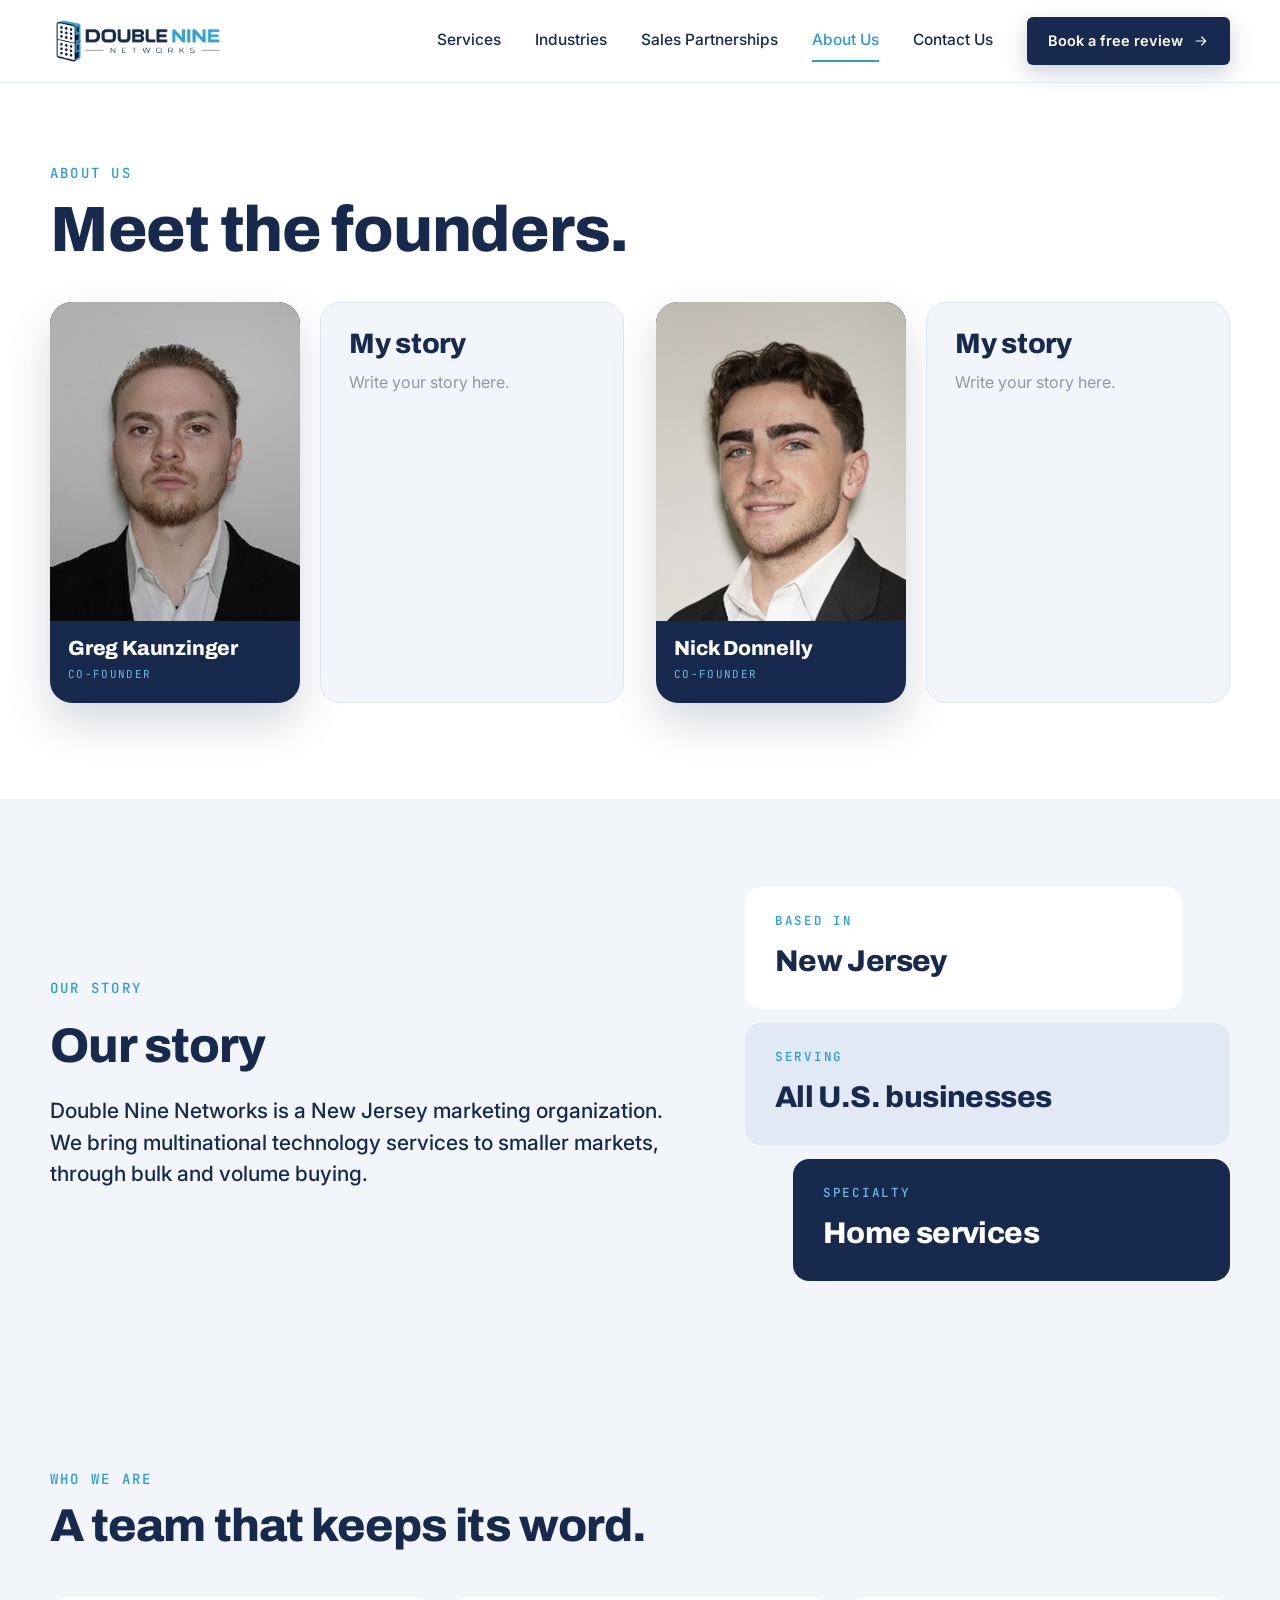
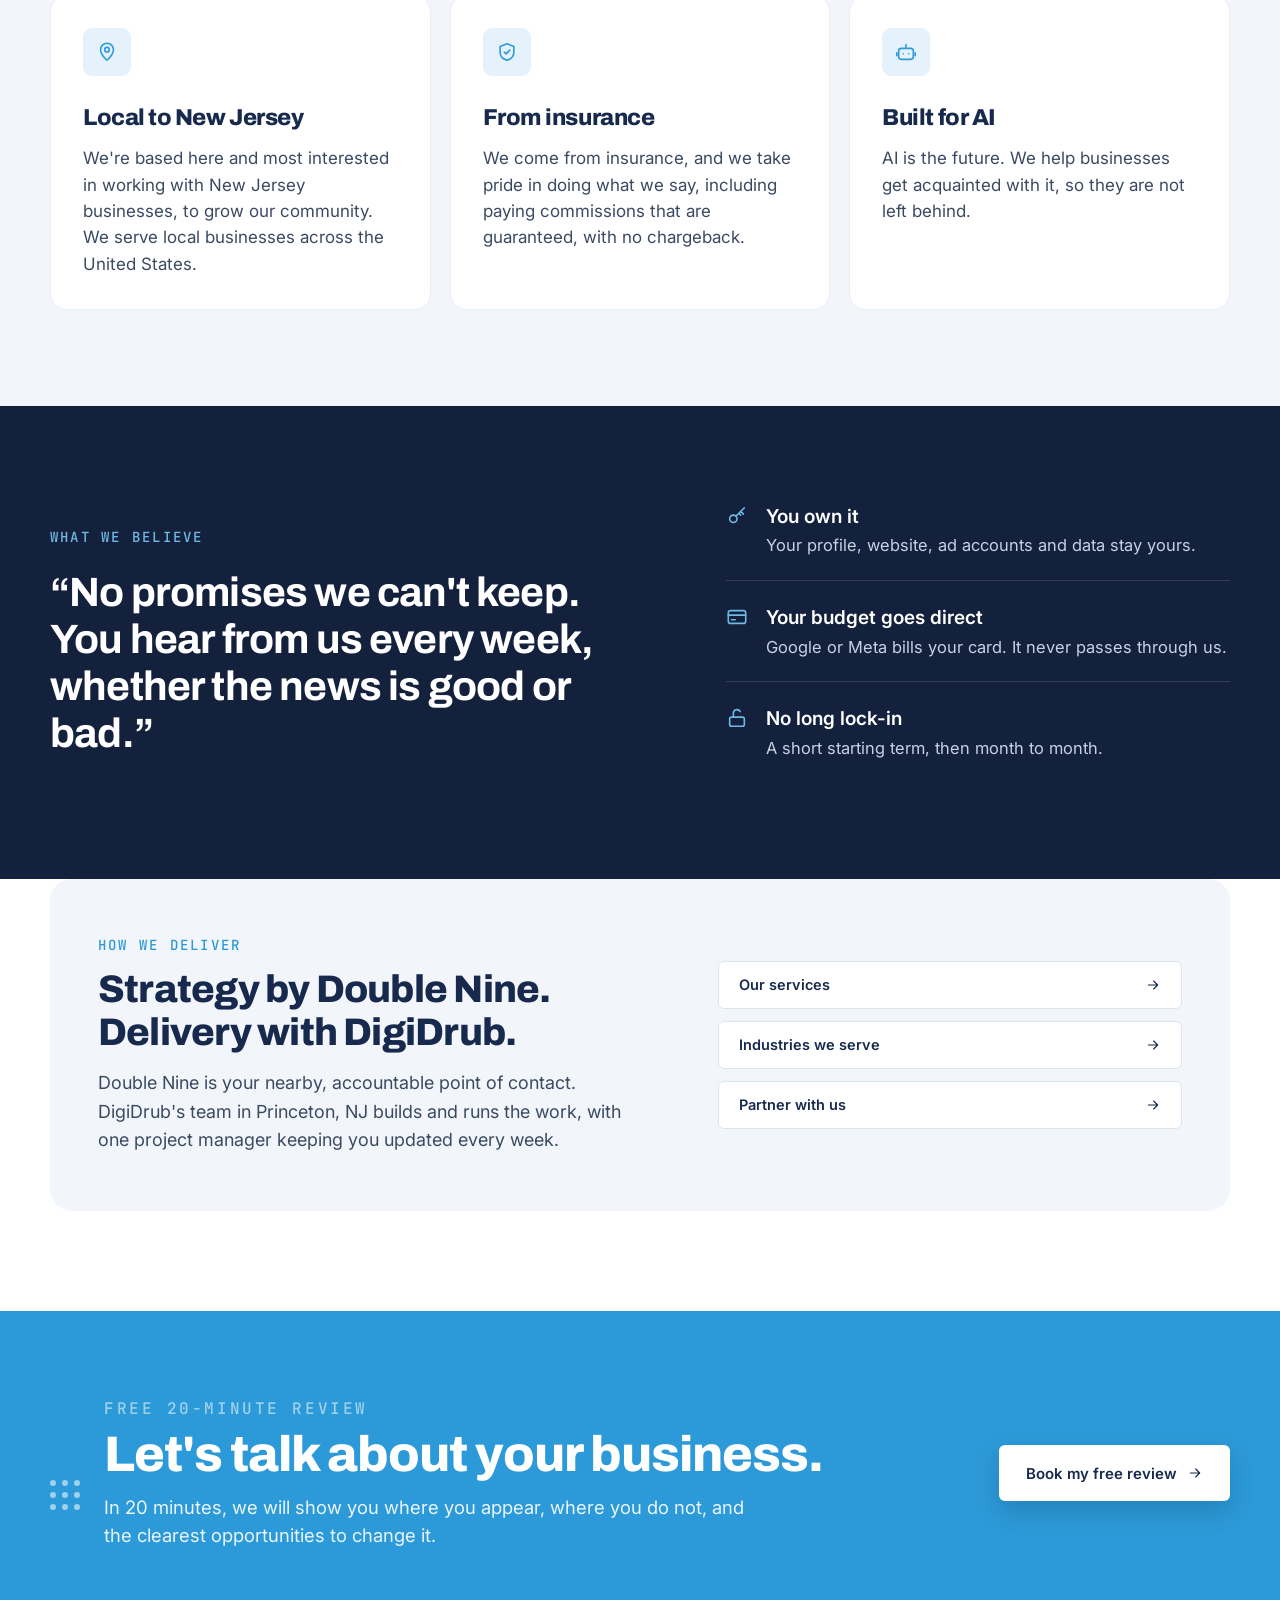
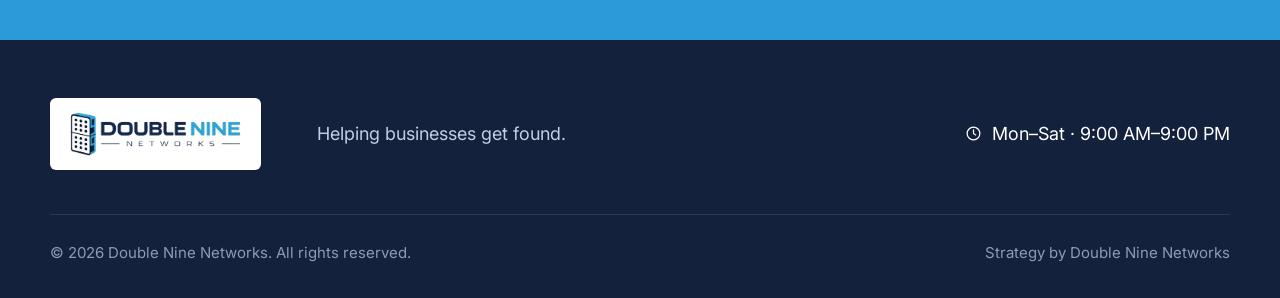
==== commit 6bc95ef5: "Add files via upload" ====
--- a/about.html
+++ b/about.html
@@ -14,6 +14,7 @@
 <link rel="preconnect" href="https://fonts.gstatic.com" crossorigin>
 <link href="https://fonts.googleapis.com/css2?family=Archivo:wght@600;700;800&family=Inter:wght@400;500;600&family=JetBrains+Mono:wght@400;500&display=swap" rel="stylesheet">
 <link rel="stylesheet" href="styles.css">
+<script src="content.js"></script>
 </head>
 <body>
 
@@ -54,15 +55,15 @@
   <div class="wrap">
     <a class="logo" href="index.html" aria-label="Double Nine Networks home"><img src="assets/logo.png" alt="Double Nine Networks"></a>
     <nav class="main-nav" id="main-nav" aria-label="Main">
-      <a href="services.html">Services</a>
-      <a href="industries.html">Industries</a>
-      <a href="partnerships.html">Partnerships</a>
-      <a href="about.html" aria-current="page">About</a>
-      <a href="contact.html">Contact</a>
-      <a class="nav-cta-mobile btn btn-blue" href="#book">Book a free review <svg class="ico"><use href="#i-arrow"/></svg></a>
+      <a href="services.html" data-ek="site.header.services-992a">Services</a>
+      <a href="industries.html" data-ek="site.header.industries-eb47">Industries</a>
+      <a href="partnerships.html" data-ek="site.header.partnerships-29d9">Partnerships</a>
+      <a href="about.html" aria-current="page" data-ek="site.header.about-8f7f">About</a>
+      <a href="contact.html" data-ek="site.header.contact-bbaf">Contact</a>
+      <a class="nav-cta-mobile btn btn-blue" href="booking.html"><dn-t data-ek="site.header.book-a-free-review-a6f4">Book a free review</dn-t> <svg class="ico"><use href="#i-arrow"/></svg></a>
     </nav>
     <div class="nav-actions">
-      <a class="btn btn-navy nav-cta" href="#book">Book a free review <svg class="ico"><use href="#i-arrow"/></svg></a>
+      <a class="btn btn-navy nav-cta" href="booking.html"><dn-t data-ek="site.header.book-a-free-review-a6f4">Book a free review</dn-t> <svg class="ico"><use href="#i-arrow"/></svg></a>
       <button class="nav-toggle" type="button" aria-expanded="false" aria-controls="main-nav" aria-label="Open menu">
         <svg class="ico" viewBox="0 0 24 24"><path class="bars" d="M4 7h16M4 12h16M4 17h16"/><path class="x" d="M6 6l12 12M18 6 6 18"/></svg>
       </button>
@@ -75,18 +76,30 @@
 <section class="ab-team" id="team">
   <div class="wrap">
     <div class="pt-head">
-      <div class="eyebrow">About us</div>
-      <h1>Meet the founders.</h1>
-    </div>
-    <div class="founders">
-      <figure class="fcard">
-        <img src="assets/greg.jpg" alt="Greg Kaunzinger" width="216" height="276">
-        <figcaption><b>Greg Kaunzinger</b><span>Co-Founder</span></figcaption>
-      </figure>
-      <figure class="fcard">
-        <img src="assets/nick.jpg" alt="Nick Donnelly" width="216" height="276">
-        <figcaption><b>Nick Donnelly</b><span>Co-Founder</span></figcaption>
-      </figure>
+      <div class="eyebrow" data-ek="about.1">About us</div>
+      <h1 data-ek="about.2">Meet the founders.</h1>
+    </div>
+    <div class="fteam">
+      <article class="fpair">
+        <figure class="fcard">
+          <img src="assets/greg.jpg" alt="Greg Kaunzinger" width="216" height="276">
+          <figcaption><b data-ek="about.3">Greg Kaunzinger</b><span data-ek="about.4">Co-Founder</span></figcaption>
+        </figure>
+        <div class="fbox">
+          <h2 data-ek="about.42">My story</h2>
+          <p data-ek="about.43">Write your story here.</p>
+        </div>
+      </article>
+      <article class="fpair">
+        <figure class="fcard">
+          <img src="assets/nick.jpg" alt="Nick Donnelly" width="216" height="276">
+          <figcaption><b data-ek="about.5">Nick Donnelly</b><span data-ek="about.6">Co-Founder</span></figcaption>
+        </figure>
+        <div class="fbox">
+          <h2 data-ek="about.44">My story</h2>
+          <p data-ek="about.45">Write your story here.</p>
+        </div>
+      </article>
     </div>
   </div>
 </section>
@@ -94,14 +107,14 @@
 <section class="ab-hero">
   <div class="wrap">
     <div class="ab-hero-copy">
-      <div class="eyebrow">Our story</div>
-      <h2>Big-company technology, for local businesses.</h2>
-      <p class="ab-lead">Double Nine Networks is a New Jersey marketing organization. We bring multinational technology services to smaller markets, through bulk and volume buying.</p>
+      <div class="eyebrow" data-ek="about.7">Our story</div>
+      <h2 data-ek="about.8">Big-company technology, for local businesses.</h2>
+      <p class="ab-lead" data-ek="about.9">Double Nine Networks is a New Jersey marketing organization. We bring multinational technology services to smaller markets, through bulk and volume buying.</p>
     </div>
     <div class="ab-tags" aria-label="At a glance">
-      <div class="ab-tag"><span class="gate-k">Based in</span><b>New Jersey</b></div>
-      <div class="ab-tag"><span class="gate-k">Serving</span><b>All local businesses</b></div>
-      <div class="ab-tag dark"><span class="gate-k">Specialty</span><b>Home services</b></div>
+      <div class="ab-tag"><span class="gate-k" data-ek="about.10">Based in</span><b data-ek="about.11">New Jersey</b></div>
+      <div class="ab-tag"><span class="gate-k" data-ek="about.12">Serving</span><b data-ek="about.13">All local businesses</b></div>
+      <div class="ab-tag dark"><span class="gate-k" data-ek="about.14">Specialty</span><b data-ek="about.15">Home services</b></div>
     </div>
   </div>
 </section>
@@ -109,13 +122,13 @@
 <section class="ab-who" id="who">
   <div class="wrap">
     <div class="pt-head">
-      <div class="eyebrow">Who we are</div>
-      <h2>A team that keeps its word.</h2>
+      <div class="eyebrow" data-ek="about.16">Who we are</div>
+      <h2 data-ek="about.17">A team that keeps its word.</h2>
     </div>
     <div class="ab-cards">
-      <article class="ab-card"><div class="card-ico"><svg class="ico"><use href="#i-pin"/></svg></div><h3>Local to New Jersey</h3><p>We're based here and most interested in working with New Jersey businesses, to grow our community. We serve local businesses across the United States.</p></article>
-      <article class="ab-card"><div class="card-ico"><svg class="ico"><use href="#i-shield"/></svg></div><h3>From insurance</h3><p>We come from insurance, and we take pride in doing what we say, including paying commissions that are guaranteed, with no chargeback.</p></article>
-      <article class="ab-card"><div class="card-ico"><svg class="ico"><use href="#i-bot"/></svg></div><h3>Built for AI</h3><p>AI is the future. We help businesses get acquainted with it, so they are not left behind.</p></article>
+      <article class="ab-card"><div class="card-ico"><svg class="ico"><use href="#i-pin"/></svg></div><h3 data-ek="about.18">Local to New Jersey</h3><p data-ek="about.19">We're based here and most interested in working with New Jersey businesses, to grow our community. We serve local businesses across the United States.</p></article>
+      <article class="ab-card"><div class="card-ico"><svg class="ico"><use href="#i-shield"/></svg></div><h3 data-ek="about.20">From insurance</h3><p data-ek="about.21">We come from insurance, and we take pride in doing what we say, including paying commissions that are guaranteed, with no chargeback.</p></article>
+      <article class="ab-card"><div class="card-ico"><svg class="ico"><use href="#i-bot"/></svg></div><h3 data-ek="about.22">Built for AI</h3><p data-ek="about.23">AI is the future. We help businesses get acquainted with it, so they are not left behind.</p></article>
     </div>
   </div>
 </section>
@@ -123,13 +136,13 @@
 <section class="ab-believe" id="believe">
   <div class="wrap">
     <div class="ab-quote">
-      <div class="eyebrow">What we believe</div>
-      <q>No promises we can't keep. You hear from us every week, whether the news is good or bad.</q>
+      <div class="eyebrow" data-ek="about.24">What we believe</div>
+      <q data-ek="about.25">No promises we can't keep. You hear from us every week, whether the news is good or bad.</q>
     </div>
     <ul class="ab-values">
-      <li><svg class="ico"><use href="#i-key"/></svg><div><b>You own it</b><span>Your profile, website, ad accounts and data stay yours.</span></div></li>
-      <li><svg class="ico"><use href="#i-card"/></svg><div><b>Your budget goes direct</b><span>Google or Meta bills your card. It never passes through us.</span></div></li>
-      <li><svg class="ico"><use href="#i-unlock"/></svg><div><b>No long lock-in</b><span>A short starting term, then month to month.</span></div></li>
+      <li><svg class="ico"><use href="#i-key"/></svg><div><b data-ek="about.26">You own it</b><span data-ek="about.27">Your profile, website, ad accounts and data stay yours.</span></div></li>
+      <li><svg class="ico"><use href="#i-card"/></svg><div><b data-ek="about.28">Your budget goes direct</b><span data-ek="about.29">Google or Meta bills your card. It never passes through us.</span></div></li>
+      <li><svg class="ico"><use href="#i-unlock"/></svg><div><b data-ek="about.30">No long lock-in</b><span data-ek="about.31">A short starting term, then month to month.</span></div></li>
     </ul>
   </div>
 </section>
@@ -138,14 +151,14 @@
 <section class="ab-deliver" id="deliver">
   <div class="wrap">
     <div>
-      <div class="eyebrow">How we deliver</div>
-      <h2>Strategy by Double Nine. Delivery with DigiDrub.</h2>
-      <p>Double Nine is your nearby, accountable point of contact. DigiDrub's team in Princeton, NJ builds and runs the work, with one project manager keeping you updated every week.</p>
+      <div class="eyebrow" data-ek="about.32">How we deliver</div>
+      <h2 data-ek="about.33">Strategy by Double Nine. Delivery with DigiDrub.</h2>
+      <p data-ek="about.34">Double Nine is your nearby, accountable point of contact. DigiDrub's team in Princeton, NJ builds and runs the work, with one project manager keeping you updated every week.</p>
     </div>
     <div class="ab-links">
-      <a class="btn btn-outline" href="services.html">Our services <svg class="ico"><use href="#i-arrow"/></svg></a>
-      <a class="btn btn-outline" href="industries.html">Industries we serve <svg class="ico"><use href="#i-arrow"/></svg></a>
-      <a class="btn btn-outline" href="partnerships.html">Partner with us <svg class="ico"><use href="#i-arrow"/></svg></a>
+      <a class="btn btn-outline" href="services.html"><dn-t data-ek="about.35">Our services</dn-t> <svg class="ico"><use href="#i-arrow"/></svg></a>
+      <a class="btn btn-outline" href="industries.html"><dn-t data-ek="about.36">Industries we serve</dn-t> <svg class="ico"><use href="#i-arrow"/></svg></a>
+      <a class="btn btn-outline" href="partnerships.html"><dn-t data-ek="about.37">Partner with us</dn-t> <svg class="ico"><use href="#i-arrow"/></svg></a>
     </div>
   </div>
 </section>
@@ -154,11 +167,11 @@
   <div class="wrap">
     <div class="dots" aria-hidden="true"><i></i><i></i><i></i><i></i><i></i><i></i><i></i><i></i><i></i></div>
     <div>
-      <div class="eyebrow">Free 20-minute review</div>
-      <h2>Let's talk about your business.</h2>
-      <p>In 20 minutes, we will show you where you appear, where you do not, and the clearest opportunities to change it.</p>
-    </div>
-    <a class="btn btn-white" href="#book">Book my free review <svg class="ico"><use href="#i-arrow"/></svg></a>
+      <div class="eyebrow" data-ek="about.38">Free 20-minute review</div>
+      <h2 data-ek="about.39">Let's talk about your business.</h2>
+      <p data-ek="about.40">In 20 minutes, we will show you where you appear, where you do not, and the clearest opportunities to change it.</p>
+    </div>
+    <a class="btn btn-white" href="booking.html"><dn-t data-ek="about.41">Book my free review</dn-t> <svg class="ico"><use href="#i-arrow"/></svg></a>
   </div>
 </section>
 
@@ -169,12 +182,12 @@
   <div class="wrap">
     <div class="foot-top">
       <a class="foot-logo" href="index.html" aria-label="Double Nine Networks"><img src="assets/logo.png" alt="Double Nine Networks"></a>
-      <p class="foot-tag">Helping home service companies and local businesses get found, get called, and get booked.</p>
-      <div class="foot-hours"><svg class="ico"><use href="#i-clock"/></svg>Mon–Sat · 9:00 AM–9:00 PM</div>
+      <p class="foot-tag" data-ek="site.footer.helping-home-service-companies-4c20">Helping home service companies and local businesses get found, get called, and get booked.</p>
+      <div class="foot-hours"><svg class="ico"><use href="#i-clock"/></svg><dn-t data-ek="site.footer.mon-sat-9-00-am-9-00-pm-a6de">Mon–Sat · 9:00 AM–9:00 PM</dn-t></div>
     </div>
     <div class="foot-bottom">
-      <span>© 2026 Double Nine Networks. All rights reserved.</span>
-      <span>Strategy by Double Nine · Delivery with DigiDrub</span>
+      <span data-ek="site.footer.2026-double-nine-networks-all-d290">© 2026 Double Nine Networks. All rights reserved.</span>
+      <span data-ek="site.footer.strategy-by-double-nine-delive-51ce">Strategy by Double Nine · Delivery with DigiDrub</span>
     </div>
   </div>
 </footer>
@@ -195,5 +208,6 @@
     document.addEventListener('keydown', function(e){ if(e.key === 'Escape') set(false); });
   })();
 </script>
+<script src="edit.js"></script>
 </body>
 </html>
--- a/styles.css
+++ b/styles.css
@@ -774,3 +774,61 @@
     .fcard figcaption{ padding:14px 14px 18px; }
     .fcard span{ font-size:10.5px; letter-spacing:.08em; }
   }
+
+  /* ---------- Booking page ---------- */
+  .bk{ padding:80px 0 100px; background:#fff; }
+  .bk .wrap{ display:grid; grid-template-columns:1fr 1.25fr; gap:64px; align-items:start; }
+  .bk .eyebrow{ margin-bottom:16px; }
+  .bk h1{ font-size:clamp(38px,4.6vw,62px); line-height:1.03; margin-bottom:20px; }
+  .bk-lead{ font-size:20px; line-height:1.5; color:var(--ink); font-weight:500; max-width:26em; margin-bottom:32px; }
+  .bk-list{ background:var(--bg-soft); border-radius:16px; padding:28px 30px; margin-bottom:26px; }
+  .bk-list .gate-k{ margin-bottom:14px; }
+  .bk-list ul{ list-style:none; display:grid; gap:14px; }
+  .bk-list li{ display:flex; gap:14px; align-items:flex-start; font-size:17.5px; line-height:1.45; color:var(--ink); }
+  .bk-list .ico{ color:var(--blue); font-size:18px; margin-top:3px; flex:none; }
+  .bk-alt{ font-size:17px; }
+  .bk-panel{ background:#fff; border:1px solid #e7eef6; border-radius:20px; padding:22px; box-shadow:0 1px 2px rgba(23,42,77,.05), 0 20px 44px rgba(23,42,77,.1); min-width:0; }
+  .bk-panel-top{ display:flex; justify-content:space-between; align-items:center; gap:14px; margin-bottom:14px; flex-wrap:wrap; }
+  .bk-panel-top b{ font-family:'Archivo',sans-serif; font-size:22px; font-weight:800; color:var(--ink); }
+  .bk-open{ display:inline-flex; align-items:center; gap:7px; color:var(--blue); font-weight:600; font-size:15px; }
+  .bk-open .ico{ font-size:15px; }
+  .bk-frame{ display:block; width:100%; height:680px; border:0; border-radius:12px; background:var(--paper); }
+  .bk-btn{ display:none; width:100%; justify-content:center; margin-top:14px; }
+  @media (max-width:900px){
+    .bk{ padding:48px 0 64px; }
+    .bk .wrap{ grid-template-columns:1fr; gap:36px; }
+    .bk-list{ padding:22px; }
+    .bk-frame{ height:620px; }
+    .bk-btn{ display:inline-flex; }
+  }
+
+  /* ---------- About: founder photo + text box pairs ---------- */
+  .fteam{ display:grid; grid-template-columns:1fr 1fr; gap:36px 32px; }
+  .fpair{ display:grid; grid-template-columns:minmax(120px,230px) 1fr; gap:20px; align-items:stretch; }
+  .fpic{ display:block; width:100%; height:auto; aspect-ratio:216/276; object-fit:cover; object-position:50% 20%; border-radius:20px; box-shadow:0 20px 44px rgba(23,42,77,.18); }
+  .fbox{ background:#f2f6fa; border:1px solid #dbe5f0; border-radius:20px; padding:26px 28px; display:flex; flex-direction:column; justify-content:center; gap:10px; min-width:0; }
+  .fbox h2{ font-family:'Archivo',sans-serif; font-weight:800; font-size:clamp(22px,2.2vw,30px); line-height:1.1; letter-spacing:-.01em; color:var(--navy); margin:0; }
+  .fbox .fk{ font-family:'JetBrains Mono',monospace; font-size:12px; letter-spacing:.14em; text-transform:uppercase; color:#2c9ad8; }
+  .fbox p{ margin:0; font-size:16px; line-height:1.55; color:#3b4a63; }
+  @media (max-width:1000px){ .fteam{ grid-template-columns:1fr; max-width:640px; } }
+  @media (max-width:520px){
+    .fpair{ grid-template-columns:118px 1fr; gap:12px; }
+    .fpic{ border-radius:14px; }
+    .fbox{ padding:14px 14px; border-radius:14px; gap:6px; }
+    .fbox p{ font-size:13.5px; line-height:1.45; }
+    .fbox .fk{ font-size:10px; letter-spacing:.1em; }
+  }
+
+  /* founder pair: photo card with name + open text box */
+  .fpair{ grid-template-columns:minmax(120px,250px) 1fr; }
+  .fpair .fcard figcaption{ padding:16px 18px 20px; }
+  .fpair .fcard b{ font-size:clamp(18px,1.6vw,22px); }
+  .fpair .fcard span{ font-size:11px; letter-spacing:.12em; }
+  .fbox{ justify-content:flex-start; }
+  .fbox p{ color:#8a97ad; }
+  @media (max-width:520px){
+    .fpair{ grid-template-columns:128px 1fr; }
+    .fpair .fcard figcaption{ padding:10px 10px 12px; }
+    .fpair .fcard b{ font-size:14px; }
+    .fpair .fcard span{ font-size:9px; letter-spacing:.08em; }
+  }
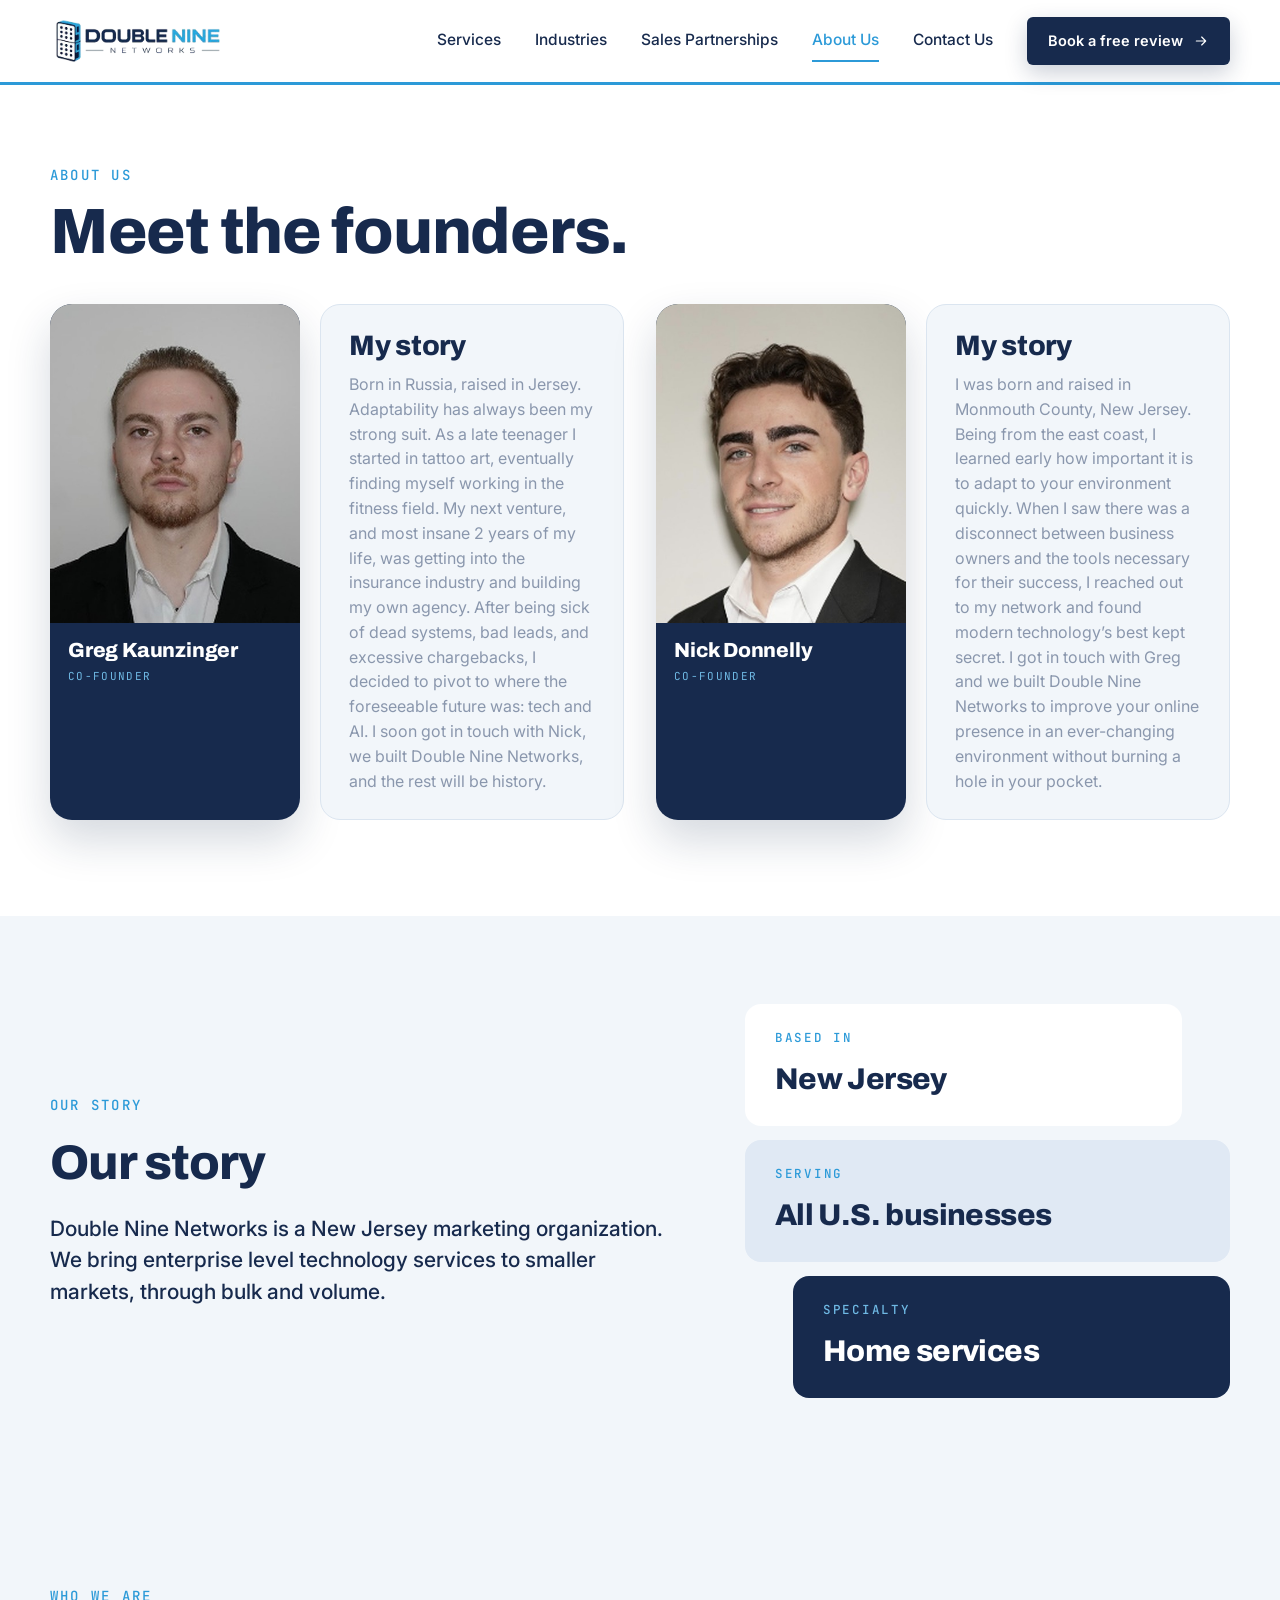
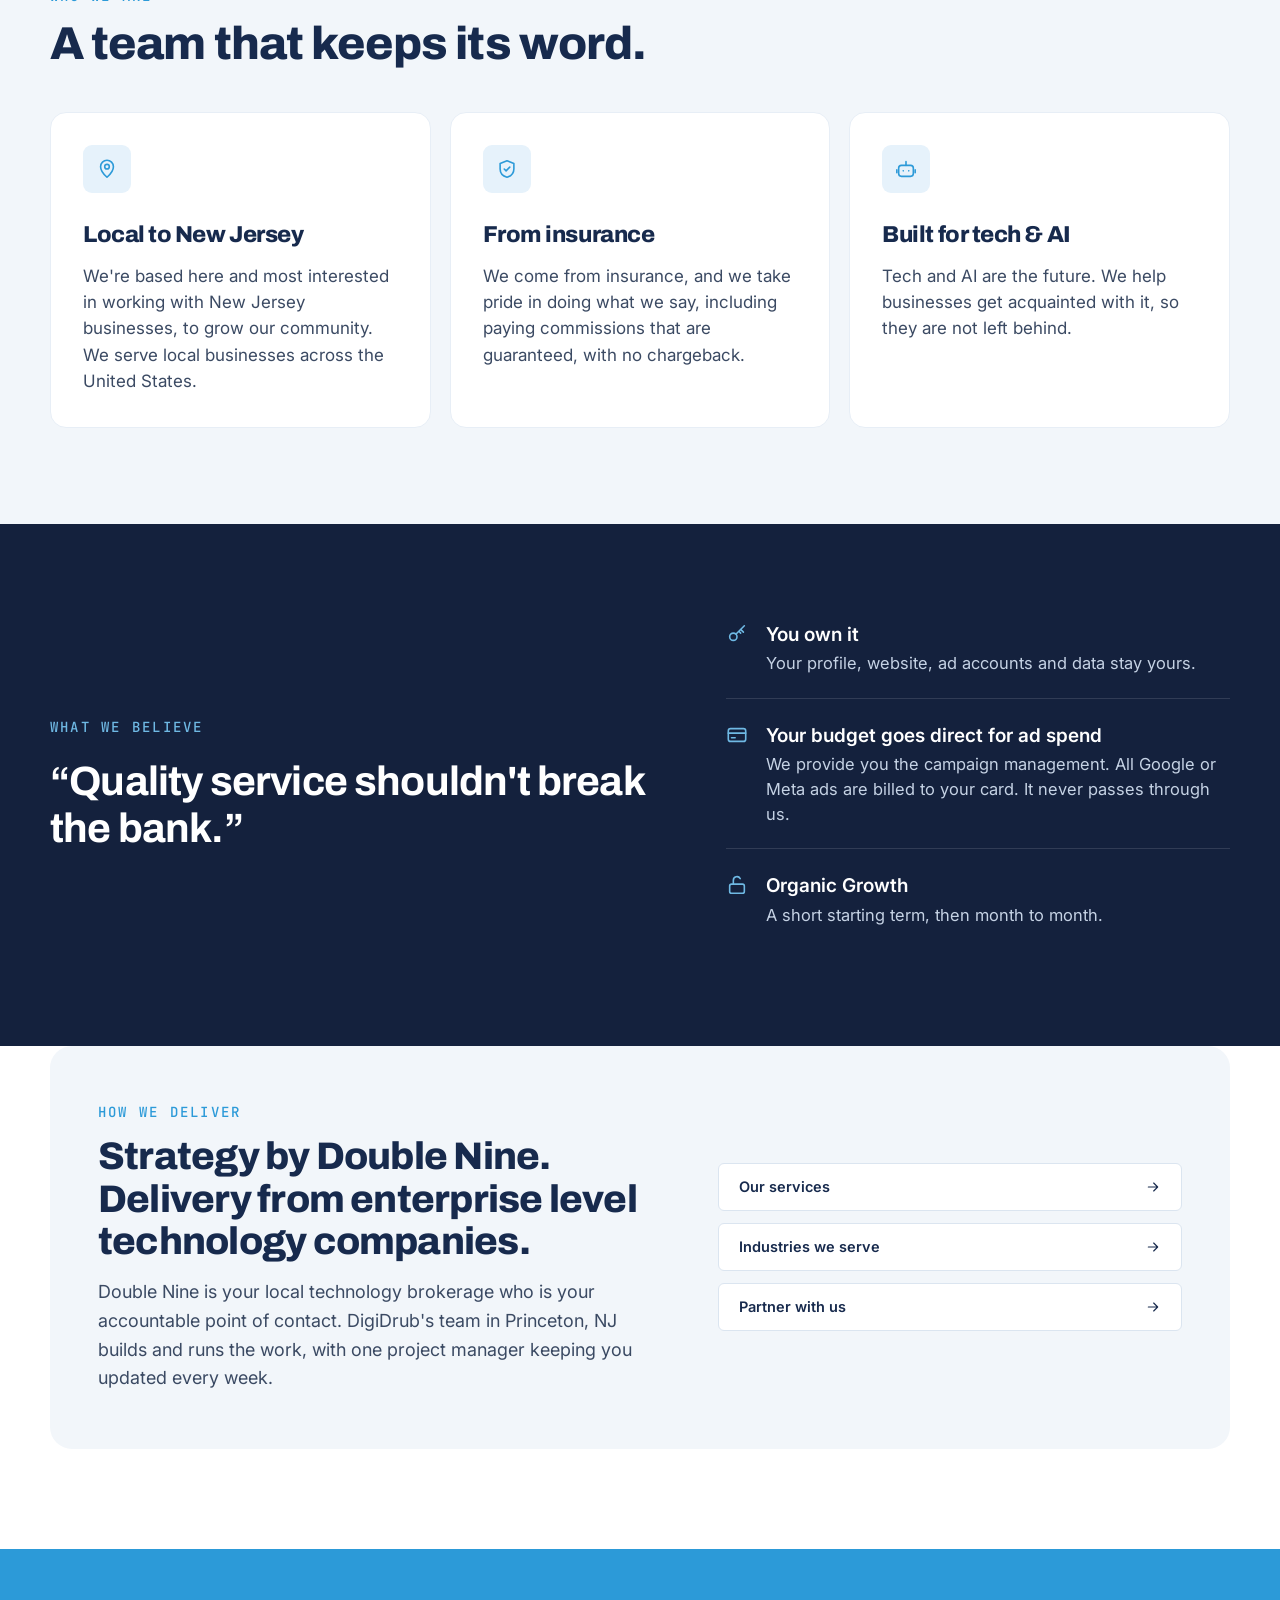
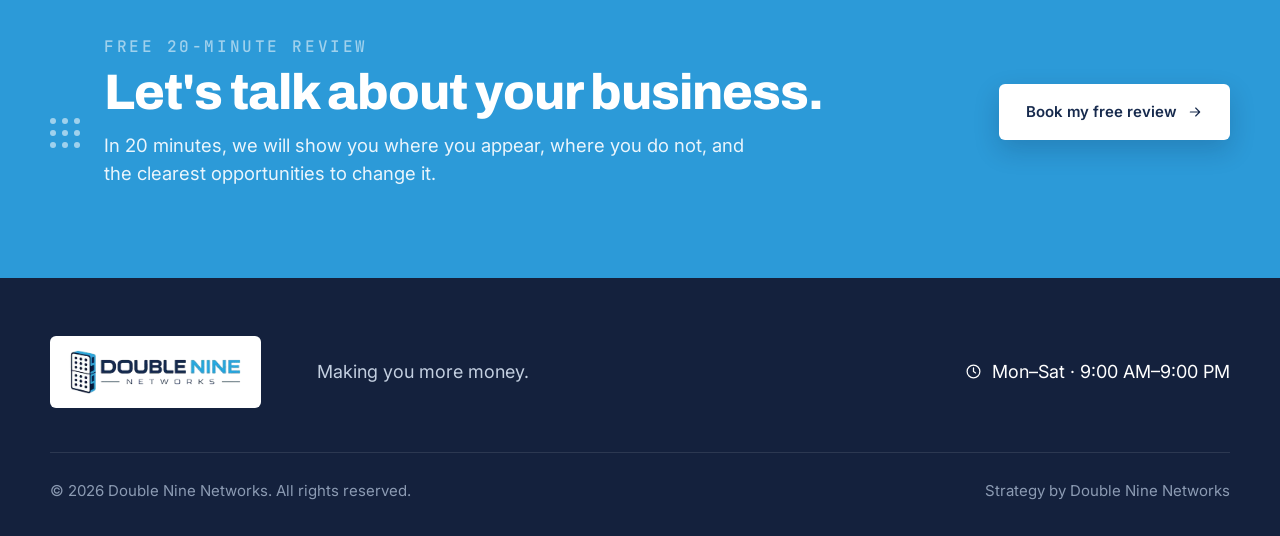
==== commit 4b0cde99: "Add files via upload" ====
--- a/about.html
+++ b/about.html
@@ -10,6 +10,9 @@
 <meta property="og:description" content="More calls from Google and AI. Fewer shared leads.">
 <meta property="og:url" content="https://doubleninenetworks.com/about.html">
 <meta property="og:type" content="website">
+<link rel="icon" href="favicon.ico" sizes="any">
+<link rel="icon" type="image/png" sizes="32x32" href="favicon-32.png">
+<link rel="apple-touch-icon" href="apple-touch-icon.png">
 <link rel="preconnect" href="https://fonts.googleapis.com">
 <link rel="preconnect" href="https://fonts.gstatic.com" crossorigin>
 <link href="https://fonts.googleapis.com/css2?family=Archivo:wght@600;700;800&family=Inter:wght@400;500;600&family=JetBrains+Mono:wght@400;500&display=swap" rel="stylesheet">
--- a/styles.css
+++ b/styles.css
@@ -59,7 +59,7 @@
   .btn-outline:hover{ border-color:var(--blue); }
 
   /* ---------- Header ---------- */
-  .site-header{ position:sticky; top:0; z-index:50; background:rgba(255,255,255,.96); backdrop-filter:blur(8px); border-bottom:1px solid #e8eef5; }
+  .site-header{ position:sticky; top:0; z-index:50; background:rgba(255,255,255,.96); backdrop-filter:blur(8px); border-bottom:3px solid var(--blue); }
   .site-header .wrap{ display:flex; align-items:center; justify-content:space-between; height:82px; }
   .logo img{ height:54px; width:auto; }
 
@@ -832,3 +832,15 @@
     .fpair .fcard b{ font-size:14px; }
     .fpair .fcard span{ font-size:9px; letter-spacing:.08em; }
   }
+
+  /* Saved seal style (used wherever a stamp svg is placed) */
+  .stamp{ flex:none; width:96px; height:96px; transform:rotate(var(--rot,0deg)); filter:drop-shadow(0 4px 8px rgba(23,42,77,.25)); }
+  @media (max-width:760px){ .stamp{ width:60px; height:60px; } }
+
+  /* Seals beside the hero eyebrow */
+  .eyebrow-row{ display:flex; flex-wrap:wrap; align-items:center; gap:10px 18px; margin-bottom:34px; }
+  .eyebrow-row .hero-eyebrow{ margin-bottom:0; }
+  .eyebrow-stamps{ display:flex; align-items:center; gap:8px; }
+  .eyebrow-stamps .stamp{ width:44px; height:44px; filter:none; }
+  .eyebrow-stamps .stamp polygon{ fill:#e6f2fb; }
+  @media (min-width:641px){ .eyebrow-row{ flex-wrap:nowrap; } .eyebrow-row .hero-eyebrow{ min-width:0; } .eyebrow-stamps{ flex:none; } }
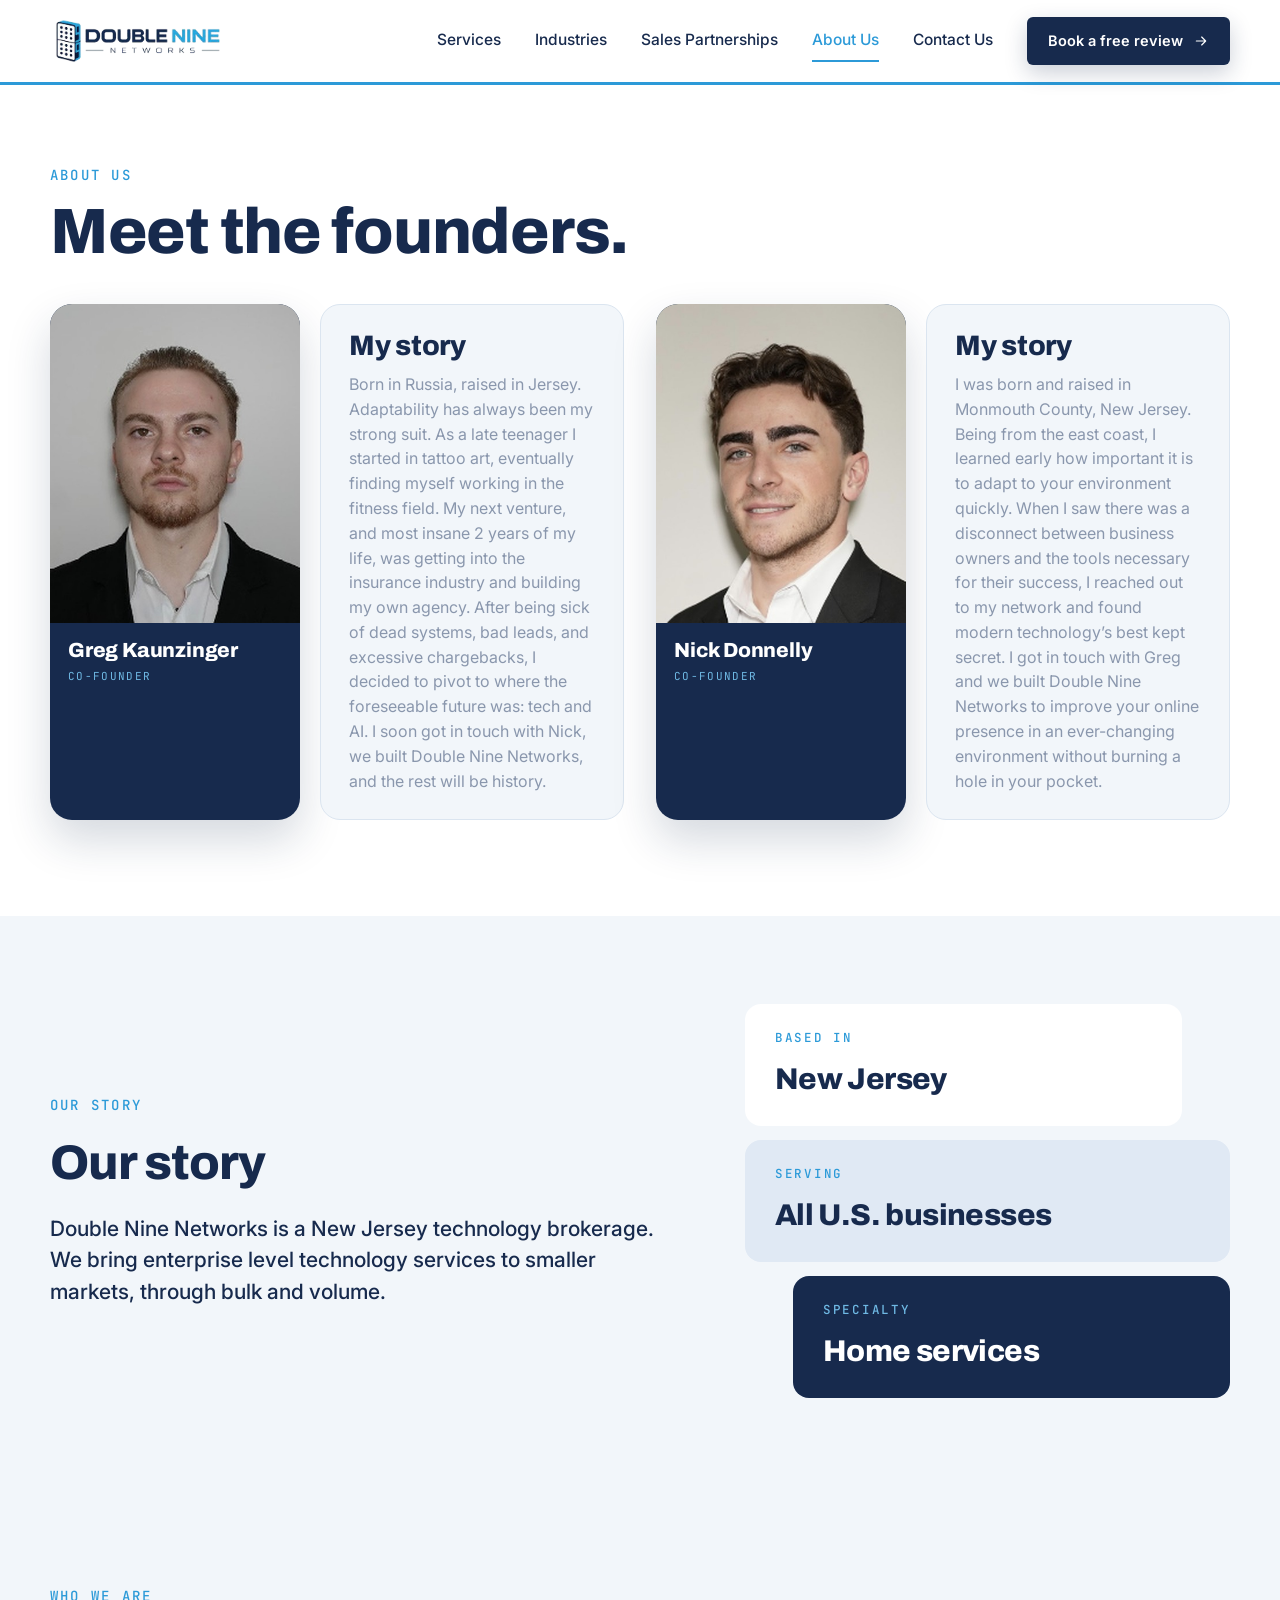
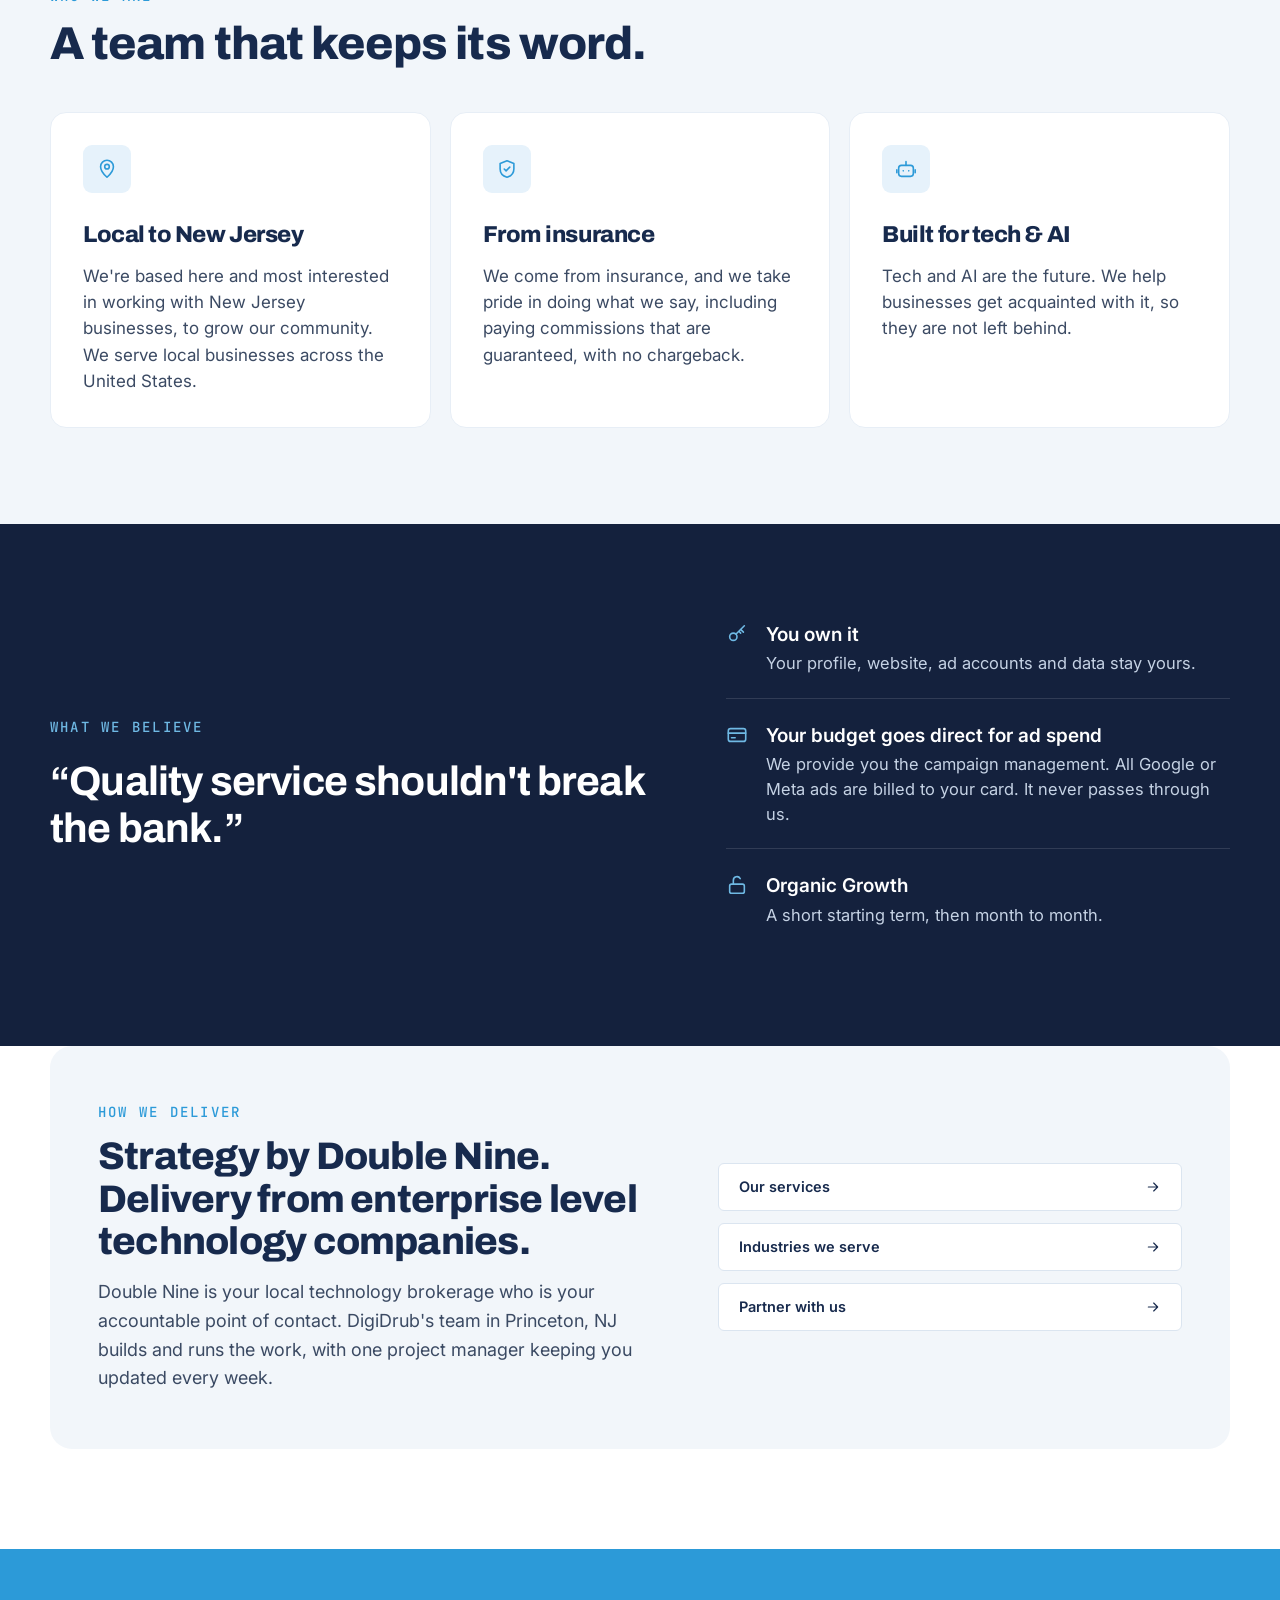
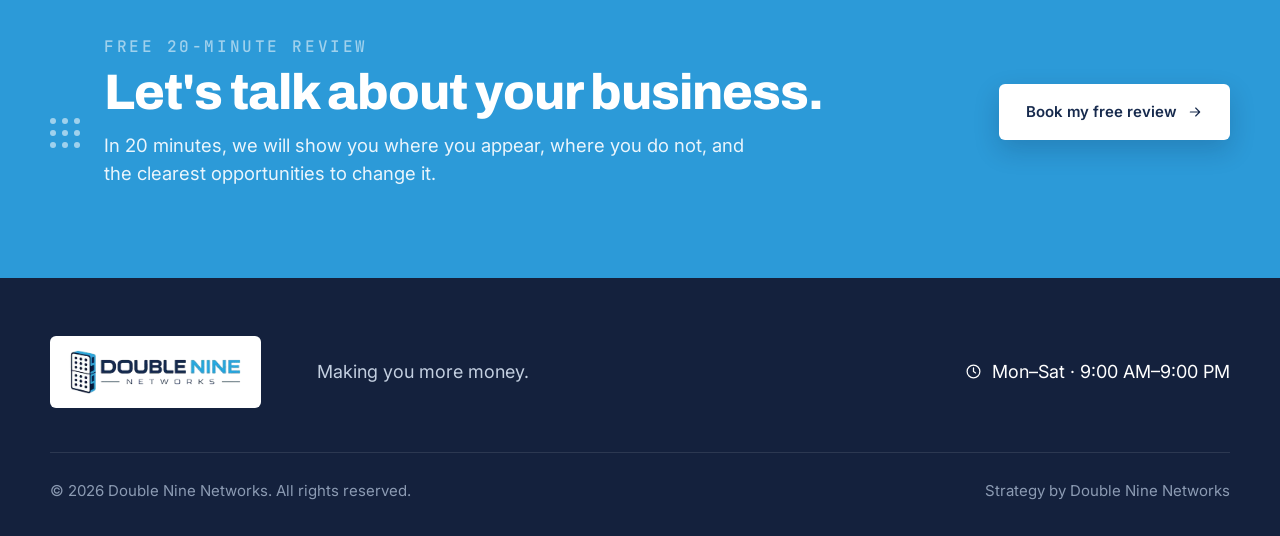
==== commit da0268ee: "Add files via upload" ====
--- a/about.html
+++ b/about.html
@@ -12,6 +12,7 @@
 <meta property="og:type" content="website">
 <link rel="icon" href="favicon.ico" sizes="any">
 <link rel="icon" type="image/png" sizes="32x32" href="favicon-32.png">
+<link rel="icon" type="image/png" sizes="192x192" href="favicon-192.png">
 <link rel="apple-touch-icon" href="apple-touch-icon.png">
 <link rel="preconnect" href="https://fonts.googleapis.com">
 <link rel="preconnect" href="https://fonts.gstatic.com" crossorigin>
